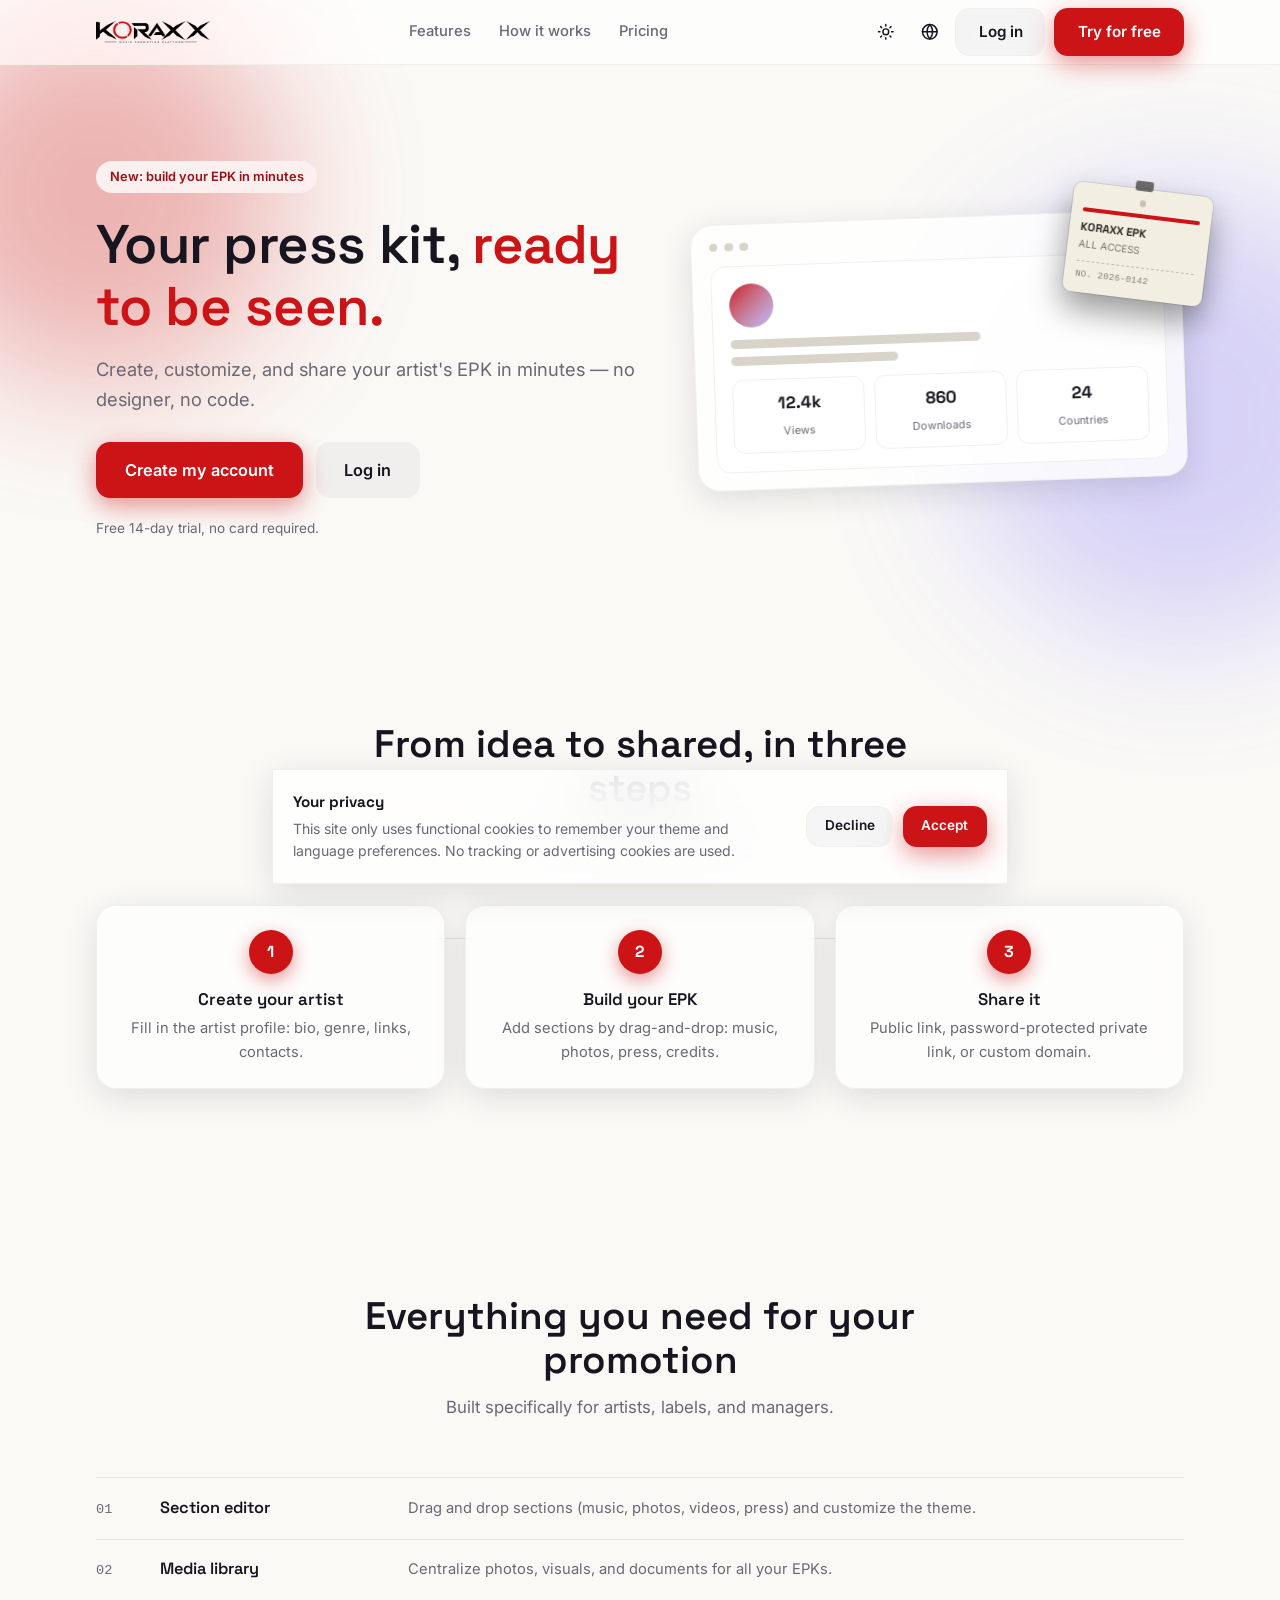
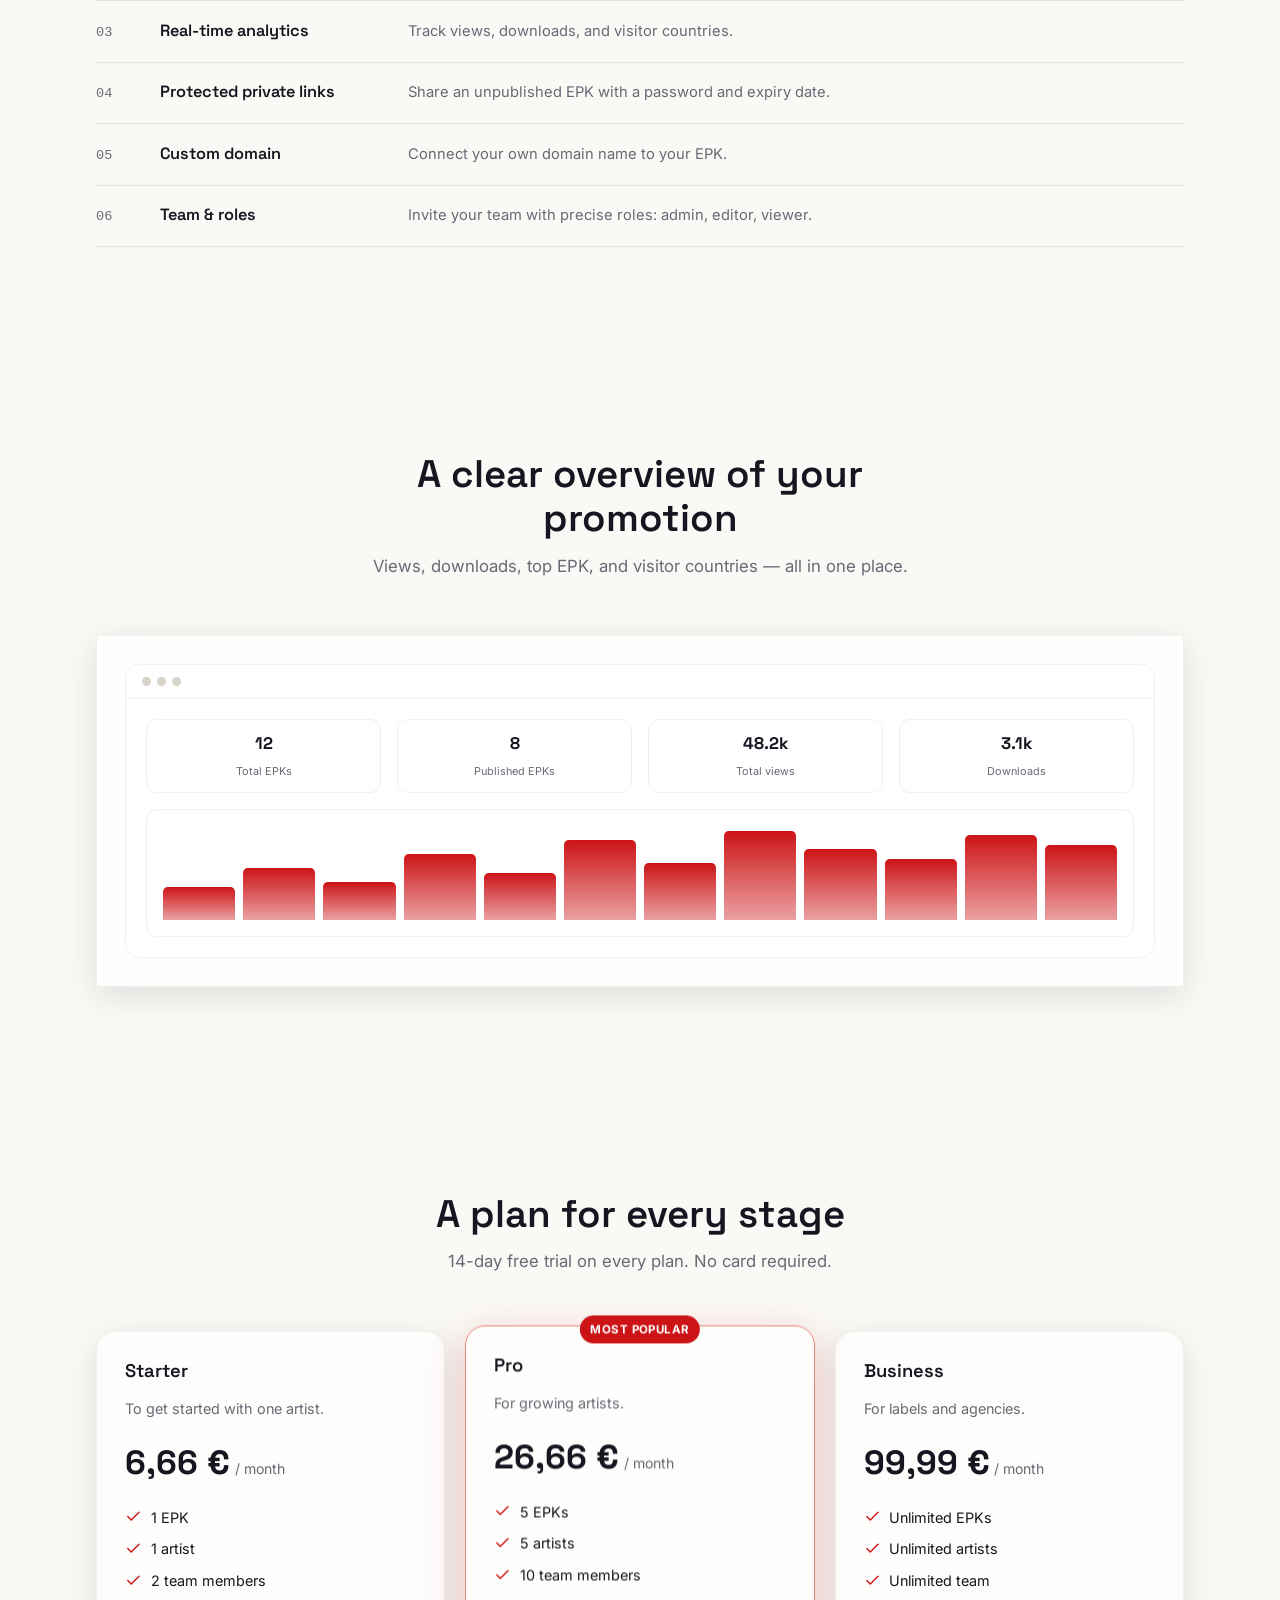
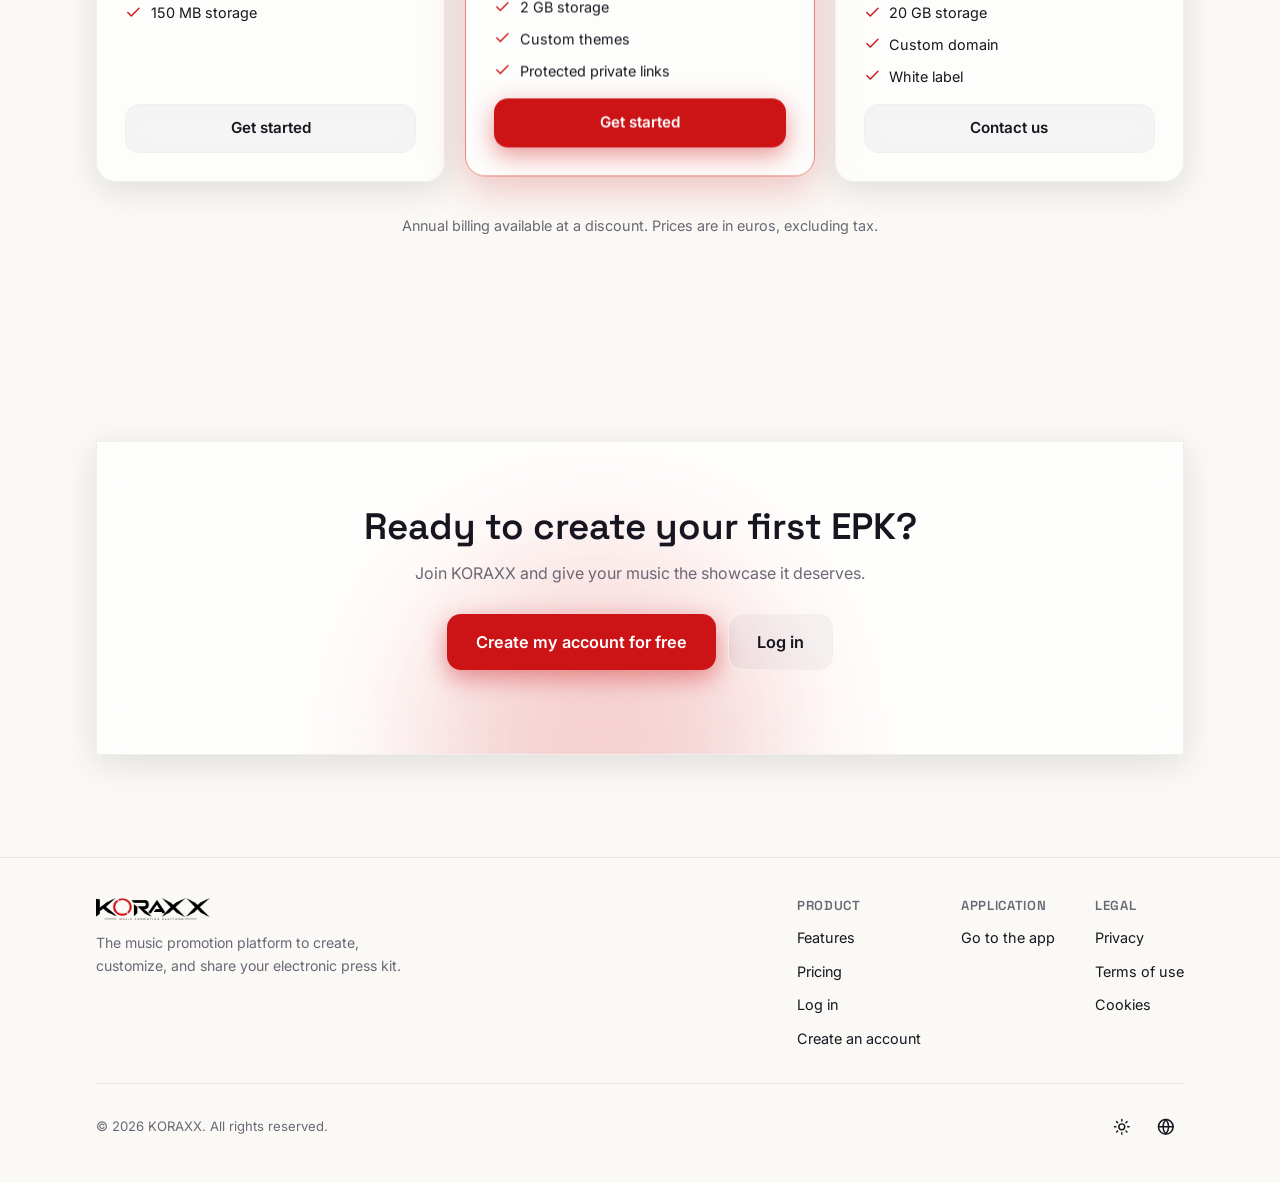
==== index.html @ ba36c37d "Initial mirror of the KORAXX landing page (koraxx.fr apex domain) Standalone static site -- no build" ====
<!doctype html>
<html lang="fr">
<head>
  <meta charset="UTF-8" />
  <meta name="viewport" content="width=device-width, initial-scale=1" />
  <title>KORAXX — Créez et partagez l'EPK de votre artiste</title>
  <meta name="description" content="KORAXX est la plateforme pour créer, personnaliser et partager le dossier de presse électronique (EPK) de votre artiste. Essai gratuit de 14 jours." />
  <link rel="icon" href="assets/brand/mark.png" />
  <link rel="preconnect" href="https://fonts.googleapis.com" />
  <link rel="preconnect" href="https://fonts.gstatic.com" crossorigin />
  <link href="https://fonts.googleapis.com/css2?family=Inter:wght@400;500;600;700&family=Space+Grotesk:wght@500;600;700&display=swap" rel="stylesheet" />
  <link rel="stylesheet" href="assets/css/styles.css" />
  <script>
    (function () {
      try {
        var t = localStorage.getItem('koraxx-landing-theme');
        if (!t) t = window.matchMedia('(prefers-color-scheme: dark)').matches ? 'dark' : 'light';
        if (t === 'dark') document.documentElement.classList.add('dark');
      } catch (e) {}
    })();
  </script>
</head>
<body>
  <a class="visually-hidden" href="#main" data-i18n="skipLink">Aller au contenu principal</a>

  <div class="scroll-progress" data-scroll-progress></div>

  <header class="site-header" data-site-header>
    <div class="container">
      <a href="/" class="brand" aria-label="KORAXX">
        <img class="lockup-light" src="assets/brand/lockup-light.png" alt="KORAXX" />
        <img class="lockup-dark" src="assets/brand/lockup-dark.png" alt="KORAXX" />
      </a>

      <nav class="nav-links" aria-label="Navigation principale">
        <a href="#features" data-i18n="nav.features">Fonctionnalités</a>
        <a href="#how-it-works" data-i18n="nav.howItWorks">Comment ça marche</a>
        <a href="#pricing" data-i18n="nav.pricing">Tarifs</a>
      </nav>

      <div class="header-actions">
        <button type="button" class="icon-btn" data-theme-toggle aria-pressed="false" data-i18n-attr="aria-label:nav.toggleTheme">
          <svg viewBox="0 0 24 24" fill="none" stroke="currentColor" stroke-width="2" stroke-linecap="round" stroke-linejoin="round" aria-hidden="true"><circle cx="12" cy="12" r="4"></circle><path d="M12 2v2M12 20v2M4.93 4.93l1.41 1.41M17.66 17.66l1.41 1.41M2 12h2M20 12h2M4.93 19.07l1.41-1.41M17.66 6.34l1.41-1.41"></path></svg>
        </button>

        <div class="lang-menu">
          <button type="button" class="icon-btn" data-lang-toggle data-i18n-attr="aria-label:nav.toggleLanguage">
            <svg viewBox="0 0 24 24" fill="none" stroke="currentColor" stroke-width="2" stroke-linecap="round" stroke-linejoin="round" aria-hidden="true"><circle cx="12" cy="12" r="10"></circle><path d="M2 12h20M12 2a15 15 0 0 1 0 20 15 15 0 0 1 0-20z"></path></svg>
          </button>
          <div class="lang-menu-panel glass" data-lang-menu-panel role="menu"></div>
        </div>

        <a href="https://app.koraxx.fr/login" class="btn btn-ghost" data-i18n="nav.login">Se connecter</a>
        <a href="https://app.koraxx.fr/register" class="btn btn-primary" data-i18n="nav.signup">Essayer gratuitement</a>

        <button type="button" class="icon-btn menu-toggle" data-mobile-menu-open aria-expanded="false" aria-controls="mobile-menu" data-i18n-attr="aria-label:nav.openMenu">
          <svg viewBox="0 0 24 24" fill="none" stroke="currentColor" stroke-width="2" stroke-linecap="round" stroke-linejoin="round" aria-hidden="true"><path d="M3 6h18M3 12h18M3 18h18"></path></svg>
        </button>
      </div>
    </div>
  </header>

  <div class="mobile-menu" id="mobile-menu" data-mobile-menu>
    <div class="mobile-menu-backdrop" data-mobile-menu-close></div>
    <div class="mobile-menu-panel">
      <div class="mobile-menu-top">
        <a href="/" class="brand" aria-label="KORAXX">
          <img class="lockup-light" src="assets/brand/lockup-light.png" alt="KORAXX" />
          <img class="lockup-dark" src="assets/brand/lockup-dark.png" alt="KORAXX" />
        </a>
        <button type="button" class="icon-btn" data-mobile-menu-close data-i18n-attr="aria-label:nav.closeMenu">
          <svg viewBox="0 0 24 24" fill="none" stroke="currentColor" stroke-width="2" stroke-linecap="round" stroke-linejoin="round" aria-hidden="true"><path d="M18 6 6 18M6 6l12 12"></path></svg>
        </button>
      </div>
      <nav aria-label="Navigation mobile">
        <a href="#features" data-i18n="nav.features">Fonctionnalités</a>
        <a href="#how-it-works" data-i18n="nav.howItWorks">Comment ça marche</a>
        <a href="#pricing" data-i18n="nav.pricing">Tarifs</a>
      </nav>
      <div class="mobile-menu-footer">
        <a href="https://app.koraxx.fr/login" class="btn btn-ghost" data-i18n="nav.login">Se connecter</a>
        <a href="https://app.koraxx.fr/register" class="btn btn-primary" data-i18n="nav.signup">Essayer gratuitement</a>
      </div>
    </div>
  </div>

  <main id="main">
    <!-- Hero -->
    <section class="hero">
      <div class="orb-field"><div class="orb orb-1"></div><div class="orb orb-2"></div></div>
      <div class="container">
        <div class="hero-copy">
          <span class="hero-badge" data-i18n="hero.badge">Nouveau · Créez votre EPK en quelques minutes</span>
          <h1>
            <span data-i18n="hero.titleStart">Votre dossier de presse,</span>
            <span class="accent" data-i18n="hero.titleAccent">prêt à être vu.</span>
          </h1>
          <p class="lead" data-i18n="hero.lead">Créez, personnalisez et partagez l'EPK de votre artiste en quelques minutes — sans designer, sans code.</p>
          <div class="hero-ctas">
            <a href="https://app.koraxx.fr/register" class="btn btn-primary btn-lg" data-i18n="hero.ctaPrimary">Créer mon compte</a>
            <a href="https://app.koraxx.fr/login" class="btn btn-ghost btn-lg" data-i18n="hero.ctaSecondary">Se connecter</a>
          </div>
          <p class="hero-fineprint" data-i18n="hero.fineprint">14 jours d'essai gratuit · Aucune carte requise</p>
        </div>

        <div class="hero-visual">
          <div class="mock-frame glass-strong">
            <div class="mock-topbar">
              <span class="mock-dot"></span><span class="mock-dot"></span><span class="mock-dot"></span>
            </div>
            <div class="mock-card">
              <div class="mock-avatar"></div>
              <div class="mock-line w-60"></div>
              <div class="mock-line w-40"></div>
              <div class="mock-stats">
                <div class="mock-stat"><strong>12.4k</strong><span data-i18n="hero.mockStat1">Vues</span></div>
                <div class="mock-stat"><strong>860</strong><span data-i18n="hero.mockStat2">Téléchargements</span></div>
                <div class="mock-stat"><strong>24</strong><span data-i18n="hero.mockStat3">Pays</span></div>
              </div>
            </div>
          </div>
          <div class="laminate" aria-hidden="true">
            <div class="laminate-hole"></div>
            <div class="laminate-stripe"></div>
            <div class="laminate-label">KORAXX EPK</div>
            <div class="laminate-sub">ALL ACCESS</div>
            <div class="laminate-code">NO. 2026-0142</div>
          </div>
        </div>
      </div>
    </section>

    <!-- How it works -->
    <section id="how-it-works" class="section-pad">
      <div class="container">
        <div class="section-head">
          <h2 data-i18n="steps.title">De l'idée au partage, en trois étapes</h2>
          <p data-i18n="steps.lead">Aucune compétence technique requise.</p>
        </div>
        <div class="steps">
          <div class="step-card glass">
            <span class="step-number">1</span>
            <h3 data-i18n="steps.step1Title">Créez votre artiste</h3>
            <p data-i18n="steps.step1Body">Renseignez le profil de l'artiste : bio, genre, liens, contacts.</p>
          </div>
          <div class="step-card glass">
            <span class="step-number">2</span>
            <h3 data-i18n="steps.step2Title">Construisez votre EPK</h3>
            <p data-i18n="steps.step2Body">Ajoutez des sections par glisser-déposer : musique, photos, presse, crédits.</p>
          </div>
          <div class="step-card glass">
            <span class="step-number">3</span>
            <h3 data-i18n="steps.step3Title">Partagez-le</h3>
            <p data-i18n="steps.step3Body">Lien public, lien privé protégé par mot de passe, ou domaine personnalisé.</p>
          </div>
        </div>
      </div>
    </section>

    <!-- Features -->
    <section id="features" class="section-pad">
      <div class="container">
        <div class="section-head">
          <h2 data-i18n="features.title">Tout ce qu'il faut pour votre promotion</h2>
          <p data-i18n="features.lead">Conçu spécifiquement pour les artistes, labels et managers.</p>
        </div>
        <div class="tracklist">
          <div class="track-row">
            <span class="track-number">01</span>
            <h3 class="track-title" data-i18n="features.f1Title">Éditeur de sections</h3>
            <p class="track-body" data-i18n="features.f1Body">Glissez-déposez des sections (musique, photos, vidéos, presse) et personnalisez le thème.</p>
          </div>
          <div class="track-row">
            <span class="track-number">02</span>
            <h3 class="track-title" data-i18n="features.f2Title">Bibliothèque média</h3>
            <p class="track-body" data-i18n="features.f2Body">Centralisez photos, visuels et documents pour tous vos EPK.</p>
          </div>
          <div class="track-row">
            <span class="track-number">03</span>
            <h3 class="track-title" data-i18n="features.f3Title">Statistiques en temps réel</h3>
            <p class="track-body" data-i18n="features.f3Body">Suivez les vues, téléchargements et pays de vos visiteurs.</p>
          </div>
          <div class="track-row">
            <span class="track-number">04</span>
            <h3 class="track-title" data-i18n="features.f4Title">Liens privés protégés</h3>
            <p class="track-body" data-i18n="features.f4Body">Partagez un EPK non publié avec un mot de passe et une date d'expiration.</p>
          </div>
          <div class="track-row">
            <span class="track-number">05</span>
            <h3 class="track-title" data-i18n="features.f5Title">Domaine personnalisé</h3>
            <p class="track-body" data-i18n="features.f5Body">Connectez votre propre nom de domaine à votre EPK.</p>
          </div>
          <div class="track-row">
            <span class="track-number">06</span>
            <h3 class="track-title" data-i18n="features.f6Title">Équipe & rôles</h3>
            <p class="track-body" data-i18n="features.f6Body">Invitez votre équipe avec des rôles précis : admin, éditeur, lecteur.</p>
          </div>
        </div>
      </div>
    </section>

    <!-- Showcase -->
    <section class="section-pad">
      <div class="container">
        <div class="section-head">
          <h2 data-i18n="showcase.title">Une vue d'ensemble claire de votre promotion</h2>
          <p data-i18n="showcase.lead">Vues, téléchargements, top EPK et pays d'origine — tout au même endroit.</p>
        </div>
        <div class="showcase-panel glass-strong">
          <div class="showcase-mock">
            <div class="mock-topbar">
              <span class="mock-dot"></span><span class="mock-dot"></span><span class="mock-dot"></span>
            </div>
            <div class="showcase-body">
              <div class="mock-stat"><strong>12</strong><span data-i18n="showcase.statTotal">EPK au total</span></div>
              <div class="mock-stat"><strong>8</strong><span data-i18n="showcase.statPublished">EPK publiés</span></div>
              <div class="mock-stat"><strong>48.2k</strong><span data-i18n="showcase.statViews">Vues totales</span></div>
              <div class="mock-stat"><strong>3.1k</strong><span data-i18n="showcase.statDownloads">Téléchargements</span></div>
              <div class="showcase-chart" aria-hidden="true">
                <span style="height: 35%;"></span><span style="height: 55%;"></span><span style="height: 40%;"></span>
                <span style="height: 70%;"></span><span style="height: 50%;"></span><span style="height: 85%;"></span>
                <span style="height: 60%;"></span><span style="height: 95%;"></span><span style="height: 75%;"></span>
                <span style="height: 65%;"></span><span style="height: 90%;"></span><span style="height: 80%;"></span>
              </div>
            </div>
          </div>
        </div>
      </div>
    </section>

    <!-- Pricing -->
    <section id="pricing" class="section-pad">
      <div class="container">
        <div class="section-head">
          <h2 data-i18n="pricing.title">Un plan pour chaque étape</h2>
          <p data-i18n="pricing.lead">14 jours d'essai gratuit sur tous les plans. Aucune carte requise.</p>
        </div>
        <div class="pricing-grid">
          <div class="price-card glass">
            <h3 data-i18n="pricing.starterName">Starter</h3>
            <p style="color: var(--muted-foreground); font-size: 0.9rem;" data-i18n="pricing.starterDesc">Pour démarrer avec un artiste.</p>
            <div class="price-amount"><strong>6,66&nbsp;€</strong><span data-i18n="pricing.perMonth">/ mois</span></div>
            <ul class="price-features">
              <li><svg viewBox="0 0 24 24" fill="none" stroke="currentColor" stroke-width="2" stroke-linecap="round" stroke-linejoin="round" aria-hidden="true"><path d="M20 6 9 17l-5-5"></path></svg><span data-i18n="pricing.starterF1">1 EPK</span></li>
              <li><svg viewBox="0 0 24 24" fill="none" stroke="currentColor" stroke-width="2" stroke-linecap="round" stroke-linejoin="round" aria-hidden="true"><path d="M20 6 9 17l-5-5"></path></svg><span data-i18n="pricing.starterF2">1 artiste</span></li>
              <li><svg viewBox="0 0 24 24" fill="none" stroke="currentColor" stroke-width="2" stroke-linecap="round" stroke-linejoin="round" aria-hidden="true"><path d="M20 6 9 17l-5-5"></path></svg><span data-i18n="pricing.starterF3">2 membres d'équipe</span></li>
              <li><svg viewBox="0 0 24 24" fill="none" stroke="currentColor" stroke-width="2" stroke-linecap="round" stroke-linejoin="round" aria-hidden="true"><path d="M20 6 9 17l-5-5"></path></svg><span data-i18n="pricing.starterF4">150 Mo de stockage</span></li>
            </ul>
            <a href="https://app.koraxx.fr/register" class="btn btn-ghost" data-i18n="pricing.ctaStarter">Commencer</a>
          </div>

          <div class="price-card glass featured">
            <span class="price-badge" data-i18n="pricing.popular">Le plus populaire</span>
            <h3 data-i18n="pricing.proName">Pro</h3>
            <p style="color: var(--muted-foreground); font-size: 0.9rem;" data-i18n="pricing.proDesc">Pour les artistes en pleine croissance.</p>
            <div class="price-amount"><strong>26,66&nbsp;€</strong><span data-i18n="pricing.perMonth">/ mois</span></div>
            <ul class="price-features">
              <li><svg viewBox="0 0 24 24" fill="none" stroke="currentColor" stroke-width="2" stroke-linecap="round" stroke-linejoin="round" aria-hidden="true"><path d="M20 6 9 17l-5-5"></path></svg><span data-i18n="pricing.proF1">5 EPK</span></li>
              <li><svg viewBox="0 0 24 24" fill="none" stroke="currentColor" stroke-width="2" stroke-linecap="round" stroke-linejoin="round" aria-hidden="true"><path d="M20 6 9 17l-5-5"></path></svg><span data-i18n="pricing.proF2">5 artistes</span></li>
              <li><svg viewBox="0 0 24 24" fill="none" stroke="currentColor" stroke-width="2" stroke-linecap="round" stroke-linejoin="round" aria-hidden="true"><path d="M20 6 9 17l-5-5"></path></svg><span data-i18n="pricing.proF3">10 membres d'équipe</span></li>
              <li><svg viewBox="0 0 24 24" fill="none" stroke="currentColor" stroke-width="2" stroke-linecap="round" stroke-linejoin="round" aria-hidden="true"><path d="M20 6 9 17l-5-5"></path></svg><span data-i18n="pricing.proF4">2 Go de stockage</span></li>
              <li><svg viewBox="0 0 24 24" fill="none" stroke="currentColor" stroke-width="2" stroke-linecap="round" stroke-linejoin="round" aria-hidden="true"><path d="M20 6 9 17l-5-5"></path></svg><span data-i18n="pricing.proF5">Thèmes personnalisés</span></li>
              <li><svg viewBox="0 0 24 24" fill="none" stroke="currentColor" stroke-width="2" stroke-linecap="round" stroke-linejoin="round" aria-hidden="true"><path d="M20 6 9 17l-5-5"></path></svg><span data-i18n="pricing.proF6">Liens privés protégés</span></li>
            </ul>
            <a href="https://app.koraxx.fr/register" class="btn btn-primary" data-i18n="pricing.ctaPro">Commencer</a>
          </div>

          <div class="price-card glass">
            <h3 data-i18n="pricing.businessName">Business</h3>
            <p style="color: var(--muted-foreground); font-size: 0.9rem;" data-i18n="pricing.businessDesc">Pour les labels et agences.</p>
            <div class="price-amount"><strong>99,99&nbsp;€</strong><span data-i18n="pricing.perMonth">/ mois</span></div>
            <ul class="price-features">
              <li><svg viewBox="0 0 24 24" fill="none" stroke="currentColor" stroke-width="2" stroke-linecap="round" stroke-linejoin="round" aria-hidden="true"><path d="M20 6 9 17l-5-5"></path></svg><span data-i18n="pricing.businessF1">EPK illimités</span></li>
              <li><svg viewBox="0 0 24 24" fill="none" stroke="currentColor" stroke-width="2" stroke-linecap="round" stroke-linejoin="round" aria-hidden="true"><path d="M20 6 9 17l-5-5"></path></svg><span data-i18n="pricing.businessF2">Artistes illimités</span></li>
              <li><svg viewBox="0 0 24 24" fill="none" stroke="currentColor" stroke-width="2" stroke-linecap="round" stroke-linejoin="round" aria-hidden="true"><path d="M20 6 9 17l-5-5"></path></svg><span data-i18n="pricing.businessF3">Équipe illimitée</span></li>
              <li><svg viewBox="0 0 24 24" fill="none" stroke="currentColor" stroke-width="2" stroke-linecap="round" stroke-linejoin="round" aria-hidden="true"><path d="M20 6 9 17l-5-5"></path></svg><span data-i18n="pricing.businessF4">20 Go de stockage</span></li>
              <li><svg viewBox="0 0 24 24" fill="none" stroke="currentColor" stroke-width="2" stroke-linecap="round" stroke-linejoin="round" aria-hidden="true"><path d="M20 6 9 17l-5-5"></path></svg><span data-i18n="pricing.businessF5">Domaine personnalisé</span></li>
              <li><svg viewBox="0 0 24 24" fill="none" stroke="currentColor" stroke-width="2" stroke-linecap="round" stroke-linejoin="round" aria-hidden="true"><path d="M20 6 9 17l-5-5"></path></svg><span data-i18n="pricing.businessF6">Marque blanche</span></li>
            </ul>
            <a href="https://app.koraxx.fr/register" class="btn btn-ghost" data-i18n="pricing.ctaBusiness">Nous contacter</a>
          </div>
        </div>
        <p class="pricing-note" data-i18n="pricing.note">Facturation annuelle disponible avec une remise. Les prix sont en euros, hors taxes.</p>
      </div>
    </section>

    <!-- Final CTA -->
    <section class="section-pad">
      <div class="container">
        <div class="final-cta glass-strong">
          <div class="orb-field"><div class="orb orb-3"></div></div>
          <h2 data-i18n="cta.title">Prêt à créer votre premier EPK ?</h2>
          <p data-i18n="cta.lead">Rejoignez KORAXX et donnez à votre musique la vitrine qu'elle mérite.</p>
          <div class="hero-ctas">
            <a href="https://app.koraxx.fr/register" class="btn btn-primary btn-lg" data-i18n="cta.primary">Créer mon compte gratuitement</a>
            <a href="https://app.koraxx.fr/login" class="btn btn-ghost btn-lg" data-i18n="cta.secondary">Se connecter</a>
          </div>
        </div>
      </div>
    </section>
  </main>

  <footer class="site-footer">
    <div class="container">
      <div class="footer-top">
        <div class="footer-brand">
          <a href="/" class="brand" aria-label="KORAXX">
            <img class="lockup-light" src="assets/brand/lockup-light.png" alt="KORAXX" />
            <img class="lockup-dark" src="assets/brand/lockup-dark.png" alt="KORAXX" />
          </a>
          <p data-i18n="footer.tagline">La plateforme de promotion musicale pour créer, personnaliser et partager votre dossier de presse électronique.</p>
        </div>
        <div class="footer-links">
          <div class="footer-col">
            <h4 data-i18n="footer.product">Produit</h4>
            <ul>
              <li><a href="#features" data-i18n="footer.linkFeatures">Fonctionnalités</a></li>
              <li><a href="#pricing" data-i18n="footer.linkPricing">Tarifs</a></li>
              <li><a href="https://app.koraxx.fr/login" data-i18n="footer.linkLogin">Se connecter</a></li>
              <li><a href="https://app.koraxx.fr/register" data-i18n="footer.linkSignup">Créer un compte</a></li>
            </ul>
          </div>
          <div class="footer-col">
            <h4 data-i18n="footer.company">Application</h4>
            <ul>
              <li><a href="https://app.koraxx.fr" data-i18n="footer.linkApp">Accéder à l'application</a></li>
            </ul>
          </div>
          <div class="footer-col">
            <h4 data-i18n="footer.legal">Légal</h4>
            <ul>
              <li><a href="#" data-i18n="footer.linkPrivacy">Confidentialité</a></li>
              <li><a href="#" data-i18n="footer.linkTerms">Conditions d'utilisation</a></li>
              <li><a href="#" data-i18n="footer.linkCookies">Cookies</a></li>
            </ul>
          </div>
        </div>
      </div>
      <div class="footer-bottom">
        <span data-i18n="footer.copyright">© 2026 KORAXX. Tous droits réservés.</span>
        <div class="footer-controls">
          <button type="button" class="icon-btn" data-theme-toggle aria-pressed="false" data-i18n-attr="aria-label:nav.toggleTheme">
            <svg viewBox="0 0 24 24" fill="none" stroke="currentColor" stroke-width="2" stroke-linecap="round" stroke-linejoin="round" aria-hidden="true"><circle cx="12" cy="12" r="4"></circle><path d="M12 2v2M12 20v2M4.93 4.93l1.41 1.41M17.66 17.66l1.41 1.41M2 12h2M20 12h2M4.93 19.07l1.41-1.41M17.66 6.34l1.41-1.41"></path></svg>
          </button>
          <div class="lang-menu">
            <button type="button" class="icon-btn" data-lang-toggle data-i18n-attr="aria-label:nav.toggleLanguage">
              <svg viewBox="0 0 24 24" fill="none" stroke="currentColor" stroke-width="2" stroke-linecap="round" stroke-linejoin="round" aria-hidden="true"><circle cx="12" cy="12" r="10"></circle><path d="M2 12h20M12 2a15 15 0 0 1 0 20 15 15 0 0 1 0-20z"></path></svg>
            </button>
            <div class="lang-menu-panel glass" data-lang-menu-panel role="menu"></div>
          </div>
        </div>
      </div>
    </div>
  </footer>

  <button type="button" class="scroll-top-btn" data-scroll-top aria-label="Haut de page">
    <svg viewBox="0 0 24 24" fill="none" stroke="currentColor" stroke-width="2" stroke-linecap="round" stroke-linejoin="round" aria-hidden="true"><path d="M12 19V5M5 12l7-7 7 7"></path></svg>
  </button>

  <div class="cookie-banner" data-cookie-banner>
    <div class="cookie-banner-card glass-strong">
      <div class="cookie-banner-text">
        <strong data-i18n="cookie.title">Votre vie privée</strong>
        <span data-i18n="cookie.body">Ce site utilise uniquement des cookies fonctionnels pour mémoriser vos préférences de thème et de langue. Aucun cookie de suivi ou publicitaire n'est utilisé.</span>
      </div>
      <div class="cookie-banner-actions">
        <button type="button" class="btn btn-ghost" data-cookie-decline data-i18n="cookie.decline">Refuser</button>
        <button type="button" class="btn btn-primary" data-cookie-accept data-i18n="cookie.accept">Accepter</button>
      </div>
    </div>
  </div>

  <script src="assets/js/i18n-data.js"></script>
  <script src="assets/js/app.js" defer></script>
</body>
</html>
---- assets/css/styles.css ----
/* ==========================================================================
   KORAXX landing page — standalone static site (koraxx.fr apex domain).
   Design tokens mirror frontend/src/styles/globals.css exactly so this page
   reads as the same product, without importing the app's build tooling.
   ========================================================================== */

:root {
  --background: #faf9f6;
  --foreground: #17151f;
  --card: #ffffff;
  --card-foreground: #17151f;
  --primary: #cc1417;
  --primary-foreground: #ffffff;
  --secondary: #f1efea;
  --secondary-foreground: #17151f;
  --muted: #f1efea;
  --muted-foreground: #6b6875;
  --accent: #fbefef;
  --accent-foreground: #9e0f12;
  --border: #e7e4dd;
  --border-strong: #d8d4ca;
  --ring: #cc1417;
  --radius: 0.625rem;

  --glass-bg: color-mix(in oklab, white 65%, transparent);
  --glass-bg-strong: color-mix(in oklab, white 80%, transparent);
  --glass-border: color-mix(in oklab, white 40%, var(--border));
  --glass-shadow: 0 8px 32px color-mix(in oklab, var(--foreground) 12%, transparent);
  --orb-primary: color-mix(in oklab, var(--primary) 55%, transparent);
  --orb-secondary: color-mix(in oklab, #6d5ef9 45%, transparent);

  --font-sans: 'Inter', ui-sans-serif, system-ui, sans-serif;
  --font-heading: 'Space Grotesk', var(--font-sans);
  --font-mono: 'JetBrains Mono', ui-monospace, monospace;
  --tape: #f2eee2;
  --tape-ink: #2a2620;

  color-scheme: light;
}

html.dark {
  --background: #0e0d13;
  --foreground: #f4f3f8;
  --card: #17151f;
  --card-foreground: #f4f3f8;
  --primary: #ee3a3d;
  --primary-foreground: #0e0d13;
  --secondary: #1f1c29;
  --secondary-foreground: #f4f3f8;
  --muted: #1f1c29;
  --muted-foreground: #9b96a8;
  --accent: #4a1c1d;
  --accent-foreground: #f1b1b2;
  --border: color-mix(in oklab, white 10%, transparent);
  --border-strong: color-mix(in oklab, white 18%, transparent);
  --ring: #ee3a3d;

  --glass-bg: color-mix(in oklab, var(--card) 55%, transparent);
  --glass-bg-strong: color-mix(in oklab, var(--card) 72%, transparent);
  --glass-border: color-mix(in oklab, white 14%, transparent);
  --glass-shadow: 0 8px 40px color-mix(in oklab, black 55%, transparent);
  --orb-primary: color-mix(in oklab, var(--primary) 65%, transparent);
  --orb-secondary: color-mix(in oklab, #8b7bff 55%, transparent);

  color-scheme: dark;
}

/* -------------------------------------------------------------------------
   Reset
   ------------------------------------------------------------------------- */

*,
*::before,
*::after {
  box-sizing: border-box;
}

html {
  scroll-behavior: smooth;
}

@media (prefers-reduced-motion: reduce) {
  html {
    scroll-behavior: auto;
  }
  *,
  *::before,
  *::after {
    animation-duration: 0.01ms !important;
    animation-iteration-count: 1 !important;
    transition-duration: 0.01ms !important;
    scroll-behavior: auto !important;
  }
}

body {
  margin: 0;
  overflow-x: hidden;
  background: var(--background);
  color: var(--foreground);
  font-family: var(--font-sans);
  font-size: 1rem;
  line-height: 1.6;
  -webkit-font-smoothing: antialiased;
  transition: background-color 0.25s ease, color 0.25s ease;
}

h1, h2, h3, h4 {
  font-family: var(--font-heading);
  font-weight: 600;
  line-height: 1.15;
  margin: 0;
}

p {
  margin: 0;
}

img {
  max-width: 100%;
  display: block;
}

a {
  color: inherit;
}

button {
  font: inherit;
  color: inherit;
}

ul {
  margin: 0;
  padding: 0;
  list-style: none;
}

.visually-hidden {
  position: absolute;
  width: 1px;
  height: 1px;
  padding: 0;
  margin: -1px;
  overflow: hidden;
  clip: rect(0, 0, 0, 0);
  white-space: nowrap;
  border: 0;
}

/* -------------------------------------------------------------------------
   Layout helpers
   ------------------------------------------------------------------------- */

.container {
  width: 100%;
  max-width: 72rem;
  margin-inline: auto;
  padding-inline: 1.25rem;
}

@media (min-width: 640px) {
  .container {
    padding-inline: 2rem;
  }
}

section {
  position: relative;
}

.section-pad {
  padding-block: clamp(3.5rem, 8vw, 6.5rem);
}

.section-head {
  max-width: 40rem;
  margin-inline: auto;
  text-align: center;
  margin-block-end: clamp(2rem, 5vw, 3.5rem);
}

.section-head h2 {
  font-size: clamp(1.6rem, 3.2vw, 2.4rem);
  margin-block-end: 0.75rem;
}

.section-head p {
  color: var(--muted-foreground);
  font-size: 1.05rem;
}

/* -------------------------------------------------------------------------
   Glassmorphism primitives
   ------------------------------------------------------------------------- */

.glass {
  background: var(--glass-bg);
  border: 1px solid var(--glass-border);
  border-radius: 1.25rem;
  backdrop-filter: blur(20px) saturate(140%);
  -webkit-backdrop-filter: blur(20px) saturate(140%);
  box-shadow: var(--glass-shadow);
}

.glass-strong {
  background: var(--glass-bg-strong);
  border: 1px solid var(--glass-border);
  backdrop-filter: blur(28px) saturate(150%);
  -webkit-backdrop-filter: blur(28px) saturate(150%);
  box-shadow: var(--glass-shadow);
}

.orb-field {
  position: absolute;
  inset: 0;
  overflow: hidden;
  z-index: 0;
  pointer-events: none;
}

/* The hero's orb-field is page-level ambient glow, not decoration
   contained inside a card -- it must be allowed to fade into the
   section below instead of being hard-clipped at the hero's own box
   (that clip, not .hero's own overflow, was the actual cause of the
   visible seam under the hero). .final-cta's orb-field stays clipped
   since that one is meant to stay inside its rounded glass panel. */
.hero .orb-field {
  overflow: visible;
}

.orb {
  position: absolute;
  border-radius: 50%;
  filter: blur(70px);
  opacity: 0.55;
}

.orb-1 {
  inset-inline-start: -6rem;
  top: -4rem;
  width: 24rem;
  height: 24rem;
  background: var(--orb-primary);
}

.orb-2 {
  inset-inline-end: -8rem;
  top: 8rem;
  width: 28rem;
  height: 28rem;
  background: var(--orb-secondary);
}

.orb-3 {
  inset-inline-start: 30%;
  bottom: -10rem;
  width: 22rem;
  height: 22rem;
  background: var(--orb-primary);
  opacity: 0.35;
}

/* -------------------------------------------------------------------------
   Buttons
   ------------------------------------------------------------------------- */

.btn {
  display: inline-flex;
  align-items: center;
  justify-content: center;
  gap: 0.5rem;
  padding: 0.7rem 1.4rem;
  border-radius: calc(var(--radius) * 1.4);
  font-weight: 600;
  font-size: 0.95rem;
  border: 1px solid transparent;
  cursor: pointer;
  transition: transform 0.15s ease, box-shadow 0.15s ease, background-color 0.15s ease, border-color 0.15s ease;
  text-decoration: none;
  white-space: nowrap;
}

.btn:active {
  transform: translateY(1px);
}

.btn-primary {
  background: var(--primary);
  color: var(--primary-foreground);
  box-shadow: 0 8px 24px color-mix(in oklab, var(--primary) 45%, transparent);
}

.btn-primary:hover {
  box-shadow: 0 10px 30px color-mix(in oklab, var(--primary) 55%, transparent);
  transform: translateY(-1px);
}

.btn-ghost {
  background: color-mix(in oklab, var(--foreground) 4%, transparent);
  border-color: var(--glass-border);
  color: var(--foreground);
  backdrop-filter: blur(12px);
  -webkit-backdrop-filter: blur(12px);
}

.btn-ghost:hover {
  background: color-mix(in oklab, var(--foreground) 8%, transparent);
}

.btn-lg {
  padding: 0.85rem 1.75rem;
  font-size: 1.02rem;
}

/* -------------------------------------------------------------------------
   Header
   ------------------------------------------------------------------------- */

.site-header {
  position: sticky;
  top: 0;
  z-index: 40;
  background: var(--glass-bg);
  border-block-end: 1px solid var(--glass-border);
  backdrop-filter: blur(18px) saturate(140%);
  -webkit-backdrop-filter: blur(18px) saturate(140%);
  transition: background-color 0.25s ease, border-color 0.25s ease;
}

.site-header .container {
  display: flex;
  align-items: center;
  justify-content: space-between;
  gap: 1rem;
  block-size: 4rem;
}

.brand {
  display: flex;
  align-items: center;
}

.brand img {
  height: 1.4rem;
  width: auto;
}

.brand .lockup-dark { display: none; }
html.dark .brand .lockup-dark { display: block; }
html.dark .brand .lockup-light { display: none; }

.nav-links {
  display: none;
  align-items: center;
  gap: 1.75rem;
}

.nav-links a {
  font-size: 0.92rem;
  font-weight: 500;
  color: var(--muted-foreground);
  text-decoration: none;
  transition: color 0.15s ease;
}

.nav-links a:hover {
  color: var(--foreground);
}

@media (min-width: 900px) {
  .nav-links {
    display: flex;
  }
}

.header-actions {
  display: flex;
  align-items: center;
  gap: 0.5rem;
}

.icon-btn {
  display: inline-flex;
  align-items: center;
  justify-content: center;
  width: 2.25rem;
  height: 2.25rem;
  border-radius: 999px;
  border: 1px solid transparent;
  background: transparent;
  color: var(--foreground);
  cursor: pointer;
  transition: background-color 0.15s ease;
}

.icon-btn:hover {
  background: color-mix(in oklab, var(--foreground) 8%, transparent);
}

.icon-btn svg {
  width: 1.1rem;
  height: 1.1rem;
}

.header-actions .btn {
  display: none;
}

@media (min-width: 640px) {
  .header-actions .btn {
    display: inline-flex;
  }
}

.menu-toggle {
  display: inline-flex;
}

@media (min-width: 900px) {
  .menu-toggle {
    display: none;
  }
}

/* Scroll progress bar */
.scroll-progress {
  position: fixed;
  inset-inline: 0;
  top: 0;
  height: 3px;
  z-index: 50;
  background: linear-gradient(90deg, var(--primary), var(--orb-secondary));
  transform-origin: 0 0;
  transform: scaleX(0);
  pointer-events: none;
}
[dir="rtl"] .scroll-progress {
  transform-origin: 100% 0;
}

/* -------------------------------------------------------------------------
   Mobile menu
   ------------------------------------------------------------------------- */

.mobile-menu {
  position: fixed;
  inset: 0;
  z-index: 60;
  display: none;
}

.mobile-menu.is-open {
  display: block;
}

.mobile-menu-backdrop {
  position: absolute;
  inset: 0;
  background: color-mix(in oklab, black 55%, transparent);
}

.mobile-menu-panel {
  position: absolute;
  inset-block: 0;
  inset-inline-end: 0;
  width: min(20rem, 86vw);
  background: var(--glass-bg-strong);
  border-inline-start: 1px solid var(--glass-border);
  backdrop-filter: blur(24px) saturate(150%);
  -webkit-backdrop-filter: blur(24px) saturate(150%);
  padding: 1.25rem;
  display: flex;
  flex-direction: column;
  gap: 1.5rem;
  animation: slide-in 0.25s ease;
}

[dir="rtl"] .mobile-menu-panel {
  inset-inline-start: 0;
  inset-inline-end: auto;
  border-inline-start: none;
  border-inline-end: 1px solid var(--glass-border);
}

@keyframes slide-in {
  from { transform: translateX(100%); }
  to { transform: translateX(0); }
}
[dir="rtl"] .mobile-menu-panel {
  animation-name: slide-in-rtl;
}
@keyframes slide-in-rtl {
  from { transform: translateX(-100%); }
  to { transform: translateX(0); }
}

.mobile-menu-top {
  display: flex;
  align-items: center;
  justify-content: space-between;
}

.mobile-menu nav {
  display: flex;
  flex-direction: column;
  gap: 0.25rem;
}

.mobile-menu nav a {
  padding: 0.75rem 0.5rem;
  border-radius: 0.6rem;
  font-weight: 500;
  text-decoration: none;
  color: var(--foreground);
}

.mobile-menu nav a:hover {
  background: color-mix(in oklab, var(--foreground) 6%, transparent);
}

.mobile-menu-footer {
  margin-block-start: auto;
  display: flex;
  flex-direction: column;
  gap: 0.75rem;
}

/* -------------------------------------------------------------------------
   Hero
   ------------------------------------------------------------------------- */

.hero {
  padding-block-start: clamp(3.5rem, 9vw, 6rem);
  padding-block-end: clamp(3rem, 8vw, 5rem);
}

.hero .container {
  position: relative;
  z-index: 1;
  display: grid;
  gap: clamp(2rem, 5vw, 3.5rem);
  align-items: center;
}

@media (min-width: 960px) {
  .hero .container {
    grid-template-columns: 1.05fr 0.95fr;
  }
}

.hero-copy {
  text-align: center;
}

@media (min-width: 960px) {
  .hero-copy {
    text-align: start;
  }
}

.hero-badge {
  display: inline-flex;
  align-items: center;
  gap: 0.4rem;
  padding: 0.35rem 0.85rem;
  border-radius: 999px;
  font-size: 0.8rem;
  font-weight: 600;
  color: var(--accent-foreground);
  background: var(--accent);
  margin-block-end: 1.25rem;
}

.hero h1 {
  font-size: clamp(2.1rem, 5.2vw, 3.4rem);
  letter-spacing: -0.01em;
  margin-block-end: 1.1rem;
}

.hero h1 .accent {
  color: var(--primary);
}

.hero p.lead {
  font-size: clamp(1rem, 1.6vw, 1.15rem);
  color: var(--muted-foreground);
  max-width: 34rem;
  margin-inline: auto;
  margin-block-end: 1.75rem;
}

@media (min-width: 960px) {
  .hero p.lead {
    margin-inline: 0;
  }
}

.hero-ctas {
  display: flex;
  flex-wrap: wrap;
  gap: 0.75rem;
  justify-content: center;
  margin-block-end: 1.25rem;
}

@media (min-width: 960px) {
  .hero .hero-ctas {
    justify-content: flex-start;
  }
}

.hero-fineprint {
  font-size: 0.85rem;
  color: var(--muted-foreground);
}

/* Hero mockup */
.hero-visual {
  position: relative;
}

.mock-frame {
  position: relative;
  border-radius: 1.4rem;
  padding: 1.1rem;
  transform: rotate(-2deg);
}

.mock-topbar {
  display: flex;
  align-items: center;
  gap: 0.4rem;
  margin-block-end: 0.9rem;
}

.mock-dot {
  width: 0.55rem;
  height: 0.55rem;
  border-radius: 50%;
  background: var(--border-strong);
}

.mock-card {
  background: color-mix(in oklab, var(--card) 82%, transparent);
  border: 1px solid var(--glass-border);
  border-radius: 0.9rem;
  padding: 1.1rem;
}

.mock-avatar {
  width: 2.75rem;
  height: 2.75rem;
  border-radius: 999px;
  background: linear-gradient(135deg, var(--primary), var(--orb-secondary));
  margin-block-end: 0.75rem;
}

.mock-line {
  height: 0.55rem;
  border-radius: 999px;
  background: var(--border-strong);
  margin-block-end: 0.5rem;
}

.mock-line.w-60 { width: 60%; }
.mock-line.w-40 { width: 40%; }
.mock-line.w-80 { width: 80%; }

.mock-pill {
  display: inline-flex;
  align-items: center;
  gap: 0.35rem;
  padding: 0.3rem 0.7rem;
  border-radius: 999px;
  font-size: 0.72rem;
  font-weight: 600;
  background: var(--accent);
  color: var(--accent-foreground);
  margin-block-end: 0.9rem;
}

.mock-stats {
  display: grid;
  grid-template-columns: repeat(3, 1fr);
  gap: 0.6rem;
  margin-block-start: 0.9rem;
}

.mock-stat {
  background: color-mix(in oklab, var(--card) 70%, transparent);
  border: 1px solid var(--glass-border);
  border-radius: 0.7rem;
  padding: 0.6rem;
  text-align: center;
}

.mock-stat strong {
  display: block;
  font-family: var(--font-heading);
  font-size: 1.05rem;
}

.mock-stat span {
  font-size: 0.68rem;
  color: var(--muted-foreground);
}

/* Backstage laminate -- the one deliberately bold, subject-specific motif
   in the hero. Styled like a physical all-access pass, not a generic UI
   pill, so it stays visually the same paper tone in both themes. */
.laminate {
  position: absolute;
  top: -1.75rem;
  inset-inline-end: -1.5rem;
  width: 8.75rem;
  padding: 0.7rem 0.7rem 0.65rem;
  background: var(--tape);
  color: var(--tape-ink);
  border-radius: 0.55rem;
  box-shadow: 0 16px 32px color-mix(in oklab, black 40%, transparent), 0 0 0 1px color-mix(in oklab, black 10%, transparent);
  transform: rotate(7deg);
  z-index: 2;
}

.laminate::before {
  content: '';
  position: absolute;
  top: -0.5rem;
  left: 50%;
  transform: translateX(-50%);
  width: 1.15rem;
  height: 0.65rem;
  border-radius: 0.15rem;
  background: color-mix(in oklab, var(--tape-ink) 65%, transparent);
}

.laminate-hole {
  width: 0.4rem;
  height: 0.4rem;
  border-radius: 50%;
  background: color-mix(in oklab, var(--tape-ink) 22%, transparent);
  margin-inline: auto;
  margin-block-end: 0.45rem;
}

.laminate-stripe {
  height: 0.28rem;
  border-radius: 999px;
  background: var(--primary);
  margin-block-end: 0.5rem;
}

.laminate-label {
  font-family: var(--font-heading);
  font-weight: 700;
  font-size: 0.7rem;
  line-height: 1.25;
}

.laminate-sub {
  font-size: 0.62rem;
  color: color-mix(in oklab, var(--tape-ink) 62%, transparent);
  margin-block-start: 0.15rem;
}

.laminate-code {
  font-family: var(--font-mono);
  font-size: 0.56rem;
  letter-spacing: 0.03em;
  margin-block-start: 0.5rem;
  padding-block-start: 0.4rem;
  border-block-start: 1px dashed color-mix(in oklab, var(--tape-ink) 25%, transparent);
  color: color-mix(in oklab, var(--tape-ink) 55%, transparent);
}

@media (max-width: 640px) {
  .laminate { display: none; }
}

/* -------------------------------------------------------------------------
   Steps
   ------------------------------------------------------------------------- */

.steps {
  display: grid;
  gap: 1.25rem;
  position: relative;
}

@media (min-width: 800px) {
  .steps {
    grid-template-columns: repeat(3, 1fr);
  }
  .steps::before {
    content: "";
    position: absolute;
    top: 2.1rem;
    inset-inline: 12%;
    height: 1px;
    background: linear-gradient(90deg, transparent, var(--border-strong), transparent);
  }
}

.step-card {
  padding: 1.5rem;
  text-align: center;
  position: relative;
  z-index: 1;
}

.step-number {
  width: 2.75rem;
  height: 2.75rem;
  border-radius: 999px;
  display: flex;
  align-items: center;
  justify-content: center;
  margin-inline: auto;
  margin-block-end: 1rem;
  font-family: var(--font-heading);
  font-weight: 700;
  background: var(--primary);
  color: var(--primary-foreground);
  box-shadow: 0 6px 18px color-mix(in oklab, var(--primary) 45%, transparent);
}

.step-card h3 {
  font-size: 1.05rem;
  margin-block-end: 0.5rem;
}

.step-card p {
  color: var(--muted-foreground);
  font-size: 0.92rem;
}

/* -------------------------------------------------------------------------
   Features, as a tracklist -- six things KORAXX does, listed the way an
   album's back cover lists its tracks, not as a grid of icon cards.
   ------------------------------------------------------------------------- */

.tracklist {
  border-block-start: 1px solid var(--border);
}

.track-row {
  display: grid;
  grid-template-columns: 2.5rem 1fr;
  column-gap: 1rem;
  row-gap: 0.3rem;
  padding-block: 1.15rem;
  border-block-end: 1px solid var(--border);
}

@media (min-width: 760px) {
  .track-row {
    grid-template-columns: 2.5rem 14rem 1fr;
    align-items: baseline;
    column-gap: 1.5rem;
  }
}

.track-number {
  font-family: var(--font-mono);
  font-size: 0.85rem;
  color: var(--muted-foreground);
  font-variant-numeric: tabular-nums;
}

.track-title {
  font-family: var(--font-heading);
  font-size: 1.02rem;
  font-weight: 600;
}

.track-body {
  grid-column: 2 / -1;
  color: var(--muted-foreground);
  font-size: 0.92rem;
}

@media (min-width: 760px) {
  .track-body {
    grid-column: 3;
  }
}

/* -------------------------------------------------------------------------
   Showcase
   ------------------------------------------------------------------------- */

.showcase-panel {
  padding: clamp(1rem, 3vw, 1.75rem);
  position: relative;
}

.showcase-mock {
  border-radius: 0.9rem;
  overflow: hidden;
  border: 1px solid var(--glass-border);
  background: color-mix(in oklab, var(--card) 75%, transparent);
}

.showcase-mock .mock-topbar {
  padding: 0.75rem 1rem;
  margin: 0;
  border-block-end: 1px solid var(--glass-border);
}

.showcase-body {
  padding: 1.25rem;
  display: grid;
  gap: 1rem;
  grid-template-columns: repeat(4, 1fr);
}

.showcase-body .mock-stat {
  grid-column: span 1;
}

.showcase-chart {
  grid-column: 1 / -1;
  height: 8rem;
  border-radius: 0.7rem;
  background: color-mix(in oklab, var(--card) 60%, transparent);
  border: 1px solid var(--glass-border);
  display: flex;
  align-items: flex-end;
  gap: 0.5rem;
  padding: 1rem;
}

.showcase-chart span {
  flex: 1;
  border-radius: 0.3rem 0.3rem 0 0;
  background: linear-gradient(180deg, var(--primary), color-mix(in oklab, var(--primary) 40%, transparent));
}

@media (max-width: 640px) {
  .showcase-body { grid-template-columns: repeat(2, 1fr); }
}

/* -------------------------------------------------------------------------
   Pricing
   ------------------------------------------------------------------------- */

.pricing-grid {
  display: grid;
  gap: 1.25rem;
  grid-template-columns: 1fr;
}

@media (min-width: 900px) {
  .pricing-grid { grid-template-columns: repeat(3, 1fr); }
}

.price-card {
  position: relative;
  padding: 1.75rem;
  display: flex;
  flex-direction: column;
  gap: 1rem;
}

.price-card.featured {
  border-color: color-mix(in oklab, var(--primary) 55%, var(--glass-border));
  box-shadow: 0 12px 40px color-mix(in oklab, var(--primary) 25%, transparent);
  transform: translateY(-0.35rem);
}

.price-badge {
  position: absolute;
  top: -0.65rem;
  left: 50%;
  transform: translateX(-50%);
  z-index: 1;
  font-size: 0.72rem;
  font-weight: 700;
  letter-spacing: 0.04em;
  text-transform: uppercase;
  padding: 0.3rem 0.65rem;
  border-radius: 999px;
  background: var(--primary);
  color: var(--primary-foreground);
}

.price-card h3 {
  font-size: 1.15rem;
}

.price-amount {
  display: flex;
  align-items: baseline;
  gap: 0.3rem;
}

.price-amount strong {
  font-family: var(--font-heading);
  font-size: 2.1rem;
}

.price-amount span {
  color: var(--muted-foreground);
  font-size: 0.88rem;
}

.price-features {
  display: flex;
  flex-direction: column;
  gap: 0.55rem;
  flex: 1;
}

.price-features li {
  display: flex;
  align-items: flex-start;
  gap: 0.55rem;
  font-size: 0.9rem;
  color: var(--foreground);
}

.price-features svg {
  width: 1.05rem;
  height: 1.05rem;
  color: var(--primary);
  flex-shrink: 0;
  margin-block-start: 0.15rem;
}

.pricing-note {
  text-align: center;
  color: var(--muted-foreground);
  font-size: 0.9rem;
  margin-block-start: 2rem;
}

/* -------------------------------------------------------------------------
   Final CTA
   ------------------------------------------------------------------------- */

.final-cta {
  text-align: center;
  padding: clamp(2.5rem, 6vw, 4rem);
  position: relative;
  overflow: hidden;
}

.final-cta h2 {
  font-size: clamp(1.6rem, 3.4vw, 2.3rem);
  margin-block-end: 0.75rem;
  position: relative;
}

.final-cta p {
  color: var(--muted-foreground);
  max-width: 32rem;
  margin-inline: auto;
  margin-block-end: 1.75rem;
  position: relative;
}

.final-cta .hero-ctas {
  position: relative;
}

/* -------------------------------------------------------------------------
   Footer
   ------------------------------------------------------------------------- */

.site-footer {
  border-block-start: 1px solid var(--border);
  padding-block: 2.5rem;
}

.footer-top {
  display: flex;
  flex-wrap: wrap;
  gap: 2rem;
  justify-content: space-between;
  margin-block-end: 2rem;
}

.footer-brand p {
  color: var(--muted-foreground);
  font-size: 0.88rem;
  max-width: 20rem;
  margin-block-start: 0.75rem;
}

.footer-links {
  display: flex;
  flex-wrap: wrap;
  gap: 2.5rem;
}

.footer-col h4 {
  font-size: 0.82rem;
  text-transform: uppercase;
  letter-spacing: 0.05em;
  color: var(--muted-foreground);
  margin-block-end: 0.75rem;
}

.footer-col ul {
  display: flex;
  flex-direction: column;
  gap: 0.5rem;
}

.footer-col a {
  font-size: 0.9rem;
  text-decoration: none;
  color: var(--foreground);
}

.footer-col a:hover {
  color: var(--primary);
}

.footer-bottom {
  display: flex;
  flex-wrap: wrap;
  gap: 1rem;
  align-items: center;
  justify-content: space-between;
  padding-block-start: 1.5rem;
  border-block-start: 1px solid var(--border);
  font-size: 0.82rem;
  color: var(--muted-foreground);
}

.footer-controls {
  display: flex;
  align-items: center;
  gap: 0.5rem;
}

/* -------------------------------------------------------------------------
   Language switcher
   ------------------------------------------------------------------------- */

.lang-menu {
  position: relative;
}

.lang-menu-panel {
  position: absolute;
  top: calc(100% + 0.5rem);
  inset-inline-end: 0;
  min-width: 11rem;
  padding: 0.4rem;
  display: none;
  flex-direction: column;
  gap: 0.15rem;
  z-index: 50;
}

.lang-menu-panel.is-open {
  display: flex;
}

.lang-menu-panel button {
  display: flex;
  align-items: center;
  justify-content: space-between;
  gap: 0.5rem;
  padding: 0.5rem 0.65rem;
  border-radius: 0.55rem;
  background: transparent;
  border: none;
  cursor: pointer;
  font-size: 0.88rem;
  text-align: start;
}

.lang-menu-panel button:hover {
  background: color-mix(in oklab, var(--foreground) 7%, transparent);
}

.lang-menu-panel button[aria-current="true"] {
  color: var(--primary);
  font-weight: 600;
}

.footer-controls .lang-menu-panel {
  top: auto;
  bottom: calc(100% + 0.5rem);
}

/* -------------------------------------------------------------------------
   Scroll-to-top
   ------------------------------------------------------------------------- */

.scroll-top-btn {
  position: fixed;
  inset-block-end: 1.5rem;
  inset-inline-end: 1.5rem;
  z-index: 45;
  width: 2.9rem;
  height: 2.9rem;
  border-radius: 999px;
  border: 1px solid var(--glass-border);
  background: var(--glass-bg-strong);
  backdrop-filter: blur(16px);
  -webkit-backdrop-filter: blur(16px);
  color: var(--foreground);
  display: flex;
  align-items: center;
  justify-content: center;
  cursor: pointer;
  box-shadow: var(--glass-shadow);
  opacity: 0;
  transform: translateY(0.5rem);
  pointer-events: none;
  transition: opacity 0.2s ease, transform 0.2s ease;
}

.scroll-top-btn.is-visible {
  opacity: 1;
  transform: translateY(0);
  pointer-events: auto;
}

.scroll-top-btn svg {
  width: 1.2rem;
  height: 1.2rem;
}

/* -------------------------------------------------------------------------
   Cookie banner
   ------------------------------------------------------------------------- */

.cookie-banner {
  position: fixed;
  inset-inline: 0;
  bottom: 1rem;
  z-index: 70;
  display: none;
  padding-inline: 1rem;
}

.cookie-banner.is-visible {
  display: flex;
  justify-content: center;
}

.cookie-banner-card {
  width: 100%;
  max-width: 46rem;
  padding: 1.25rem;
  display: flex;
  flex-wrap: wrap;
  align-items: center;
  gap: 1rem;
}

.cookie-banner-text {
  flex: 1;
  min-width: 16rem;
  font-size: 0.88rem;
  color: var(--muted-foreground);
}

.cookie-banner-text strong {
  color: var(--foreground);
  display: block;
  margin-block-end: 0.25rem;
  font-family: var(--font-heading);
  font-size: 0.95rem;
}

.cookie-banner-actions {
  display: flex;
  gap: 0.6rem;
  flex-wrap: wrap;
}

.cookie-banner-actions .btn {
  padding: 0.55rem 1.1rem;
  font-size: 0.85rem;
}

/* -------------------------------------------------------------------------
   404 page
   ------------------------------------------------------------------------- */

.not-found {
  min-height: 100svh;
  display: flex;
  align-items: center;
  justify-content: center;
  text-align: center;
  padding: 2rem;
  position: relative;
  overflow: hidden;
}

.not-found-card {
  max-width: 32rem;
  padding: clamp(2rem, 5vw, 3rem);
  position: relative;
  z-index: 1;
}

.not-found-code {
  font-family: var(--font-heading);
  font-size: clamp(3.5rem, 12vw, 5.5rem);
  font-weight: 700;
  background: linear-gradient(135deg, var(--primary), var(--orb-secondary));
  -webkit-background-clip: text;
  background-clip: text;
  color: transparent;
  line-height: 1;
  margin-block-end: 0.5rem;
}

.not-found h1 {
  font-size: 1.4rem;
  margin-block-end: 0.75rem;
}

.not-found p {
  color: var(--muted-foreground);
  margin-block-end: 1.75rem;
}

.not-found-actions {
  display: flex;
  flex-wrap: wrap;
  gap: 0.75rem;
  justify-content: center;
}

/* -------------------------------------------------------------------------
   Hero entrance -- the one deliberate motion moment on the page. Everything
   below the fold is static; nothing fades in on scroll, nothing lifts on
   hover except the controls that are actually interactive.
   ------------------------------------------------------------------------- */

@keyframes hero-in {
  from { opacity: 0; transform: translateY(14px); }
  to { opacity: 1; transform: translateY(0); }
}

.hero-badge,
.hero h1,
.hero p.lead,
.hero-ctas,
.hero-fineprint,
.hero-visual {
  animation: hero-in 0.5s cubic-bezier(0.16, 1, 0.3, 1) both;
}

.hero-badge { animation-delay: 0ms; }
.hero h1 { animation-delay: 60ms; }
.hero p.lead { animation-delay: 120ms; }
.hero-ctas { animation-delay: 180ms; }
.hero-fineprint { animation-delay: 220ms; }
.hero-visual { animation-delay: 140ms; }

@media (prefers-reduced-motion: reduce) {
  .hero-badge,
  .hero h1,
  .hero p.lead,
  .hero-ctas,
  .hero-fineprint,
  .hero-visual {
    animation: none;
  }
}
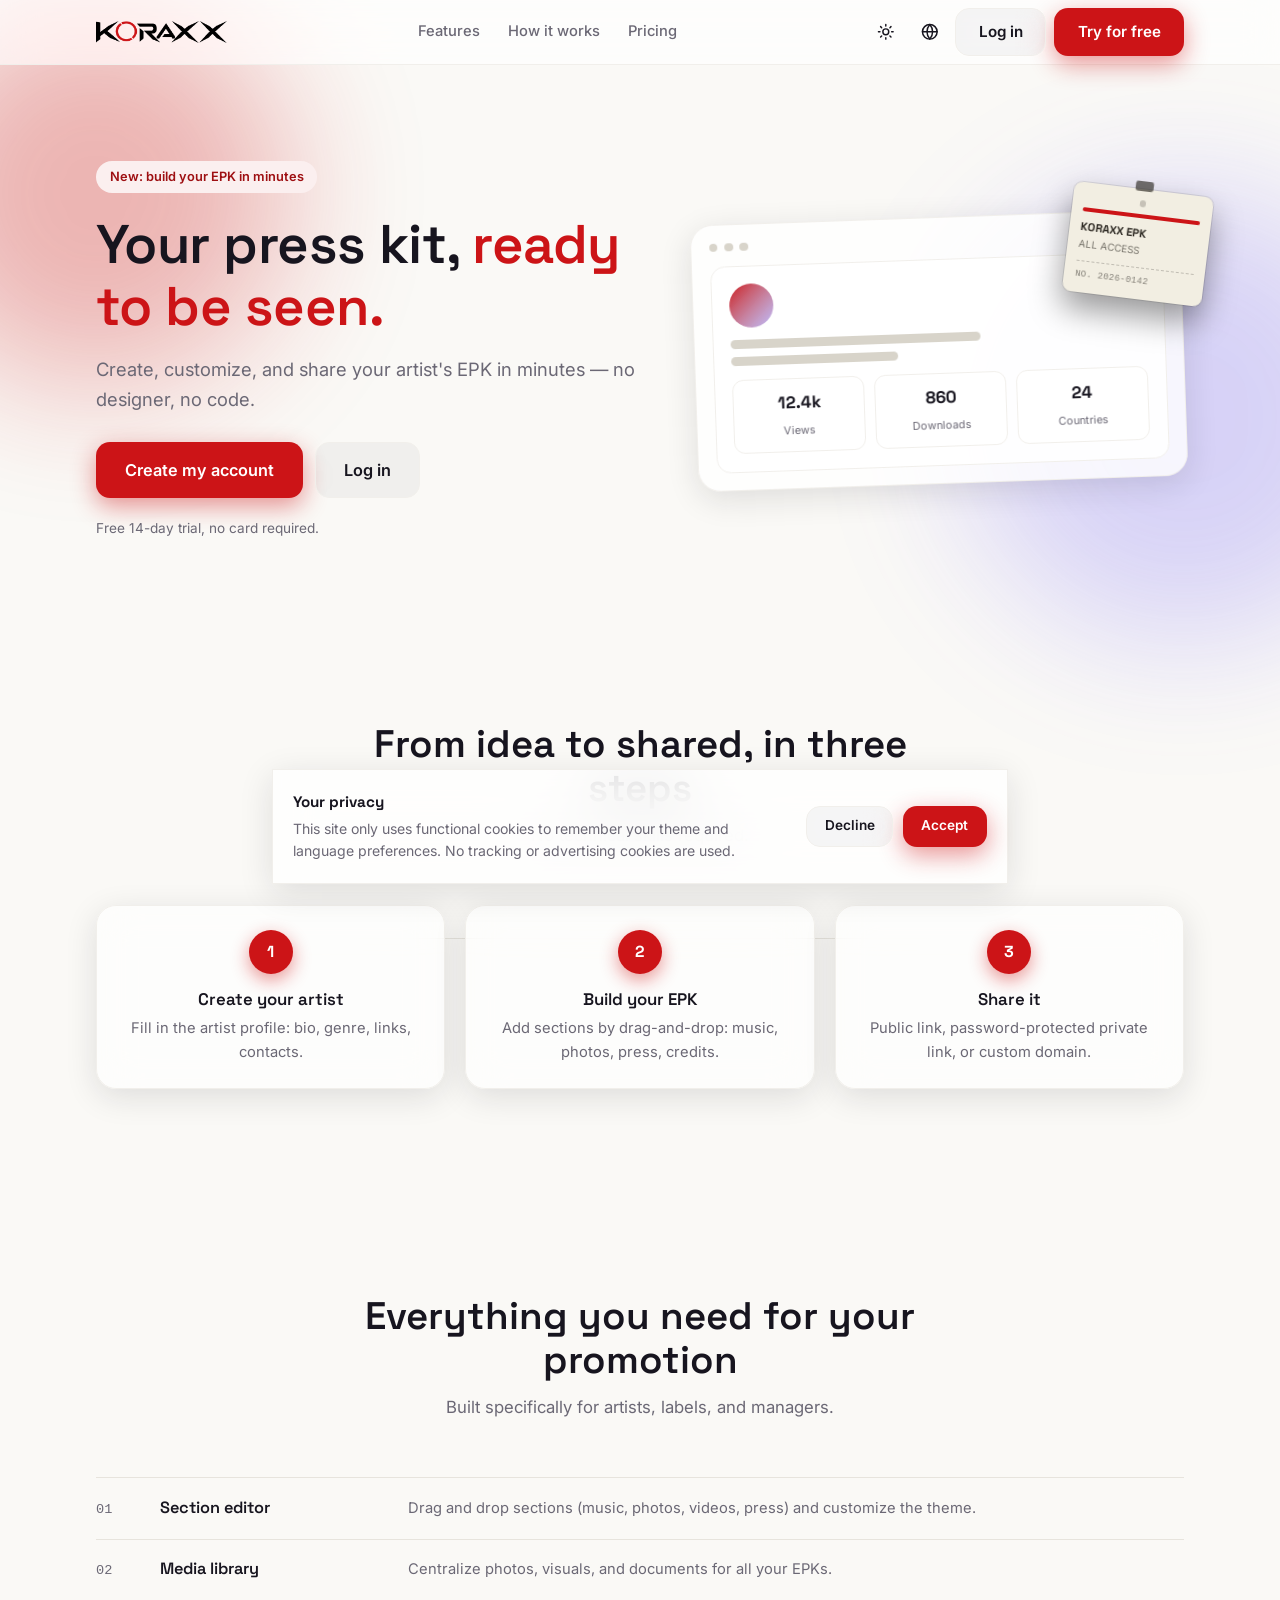
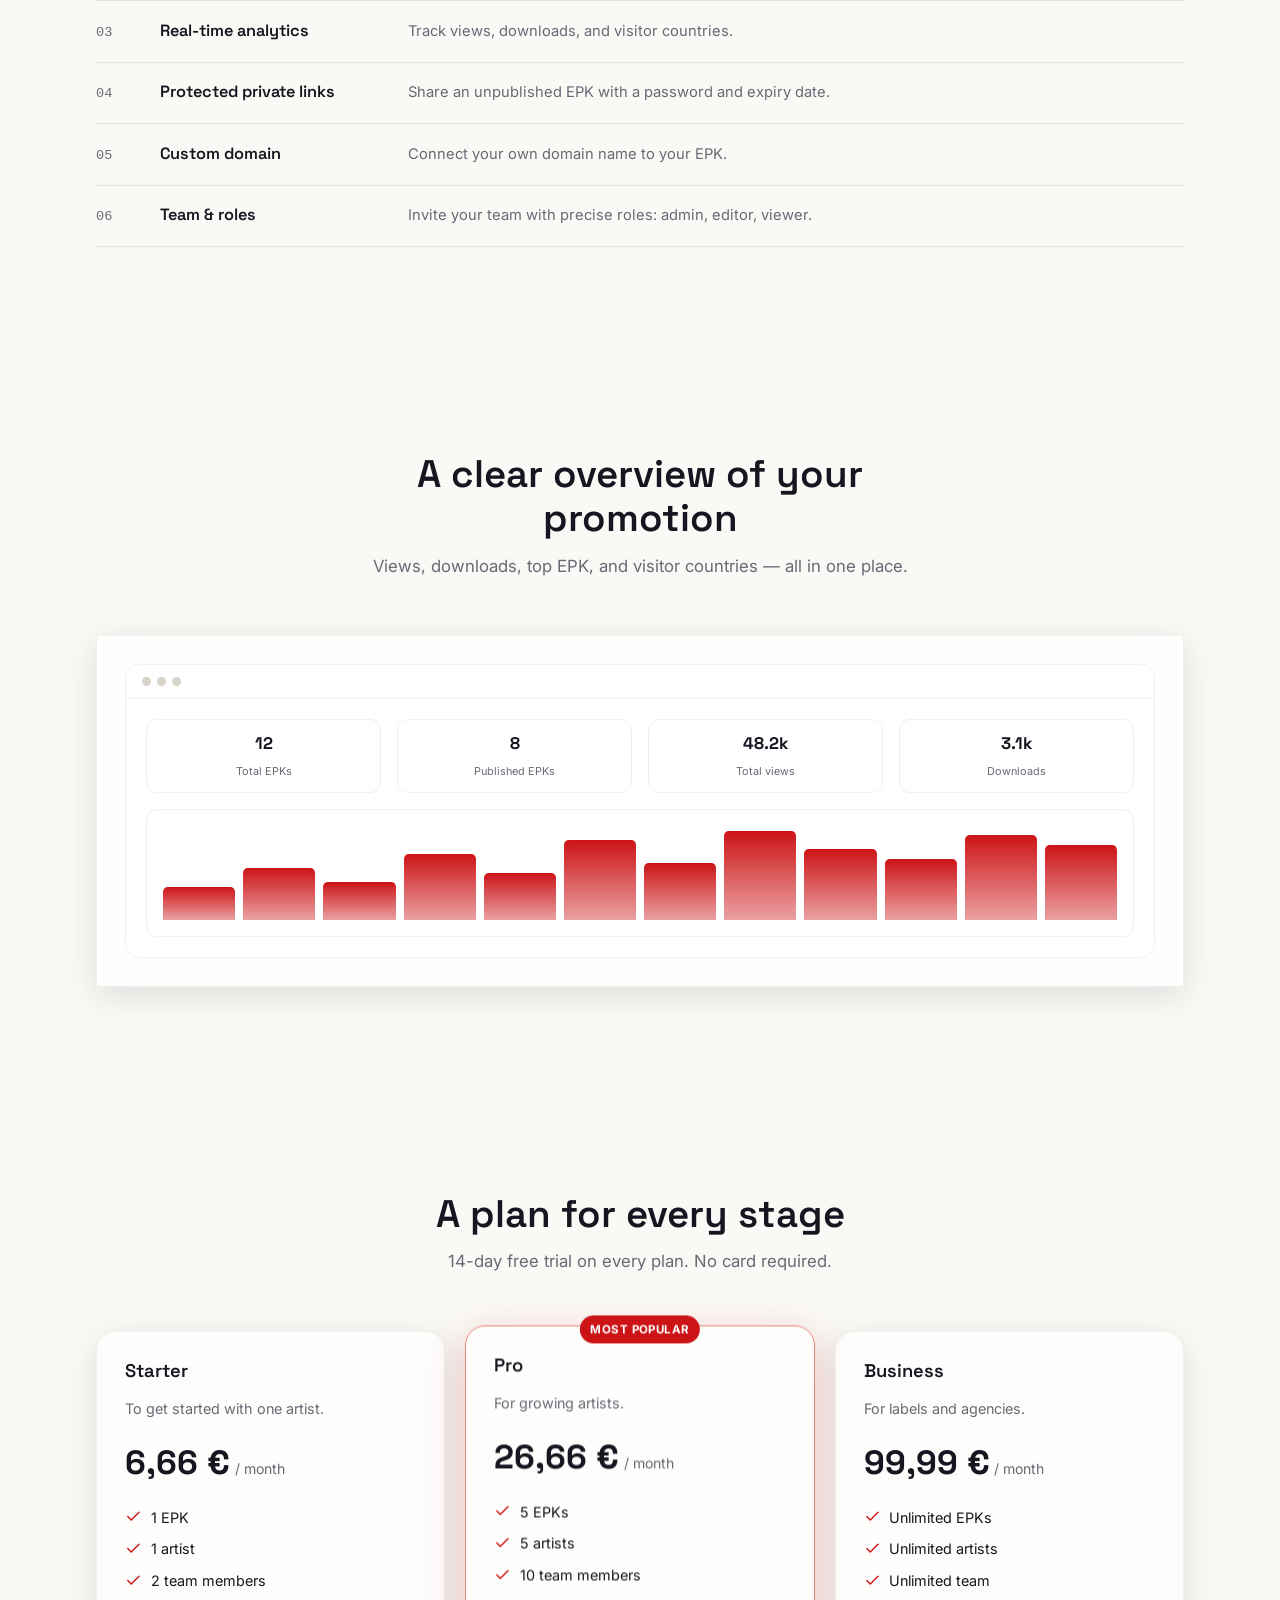
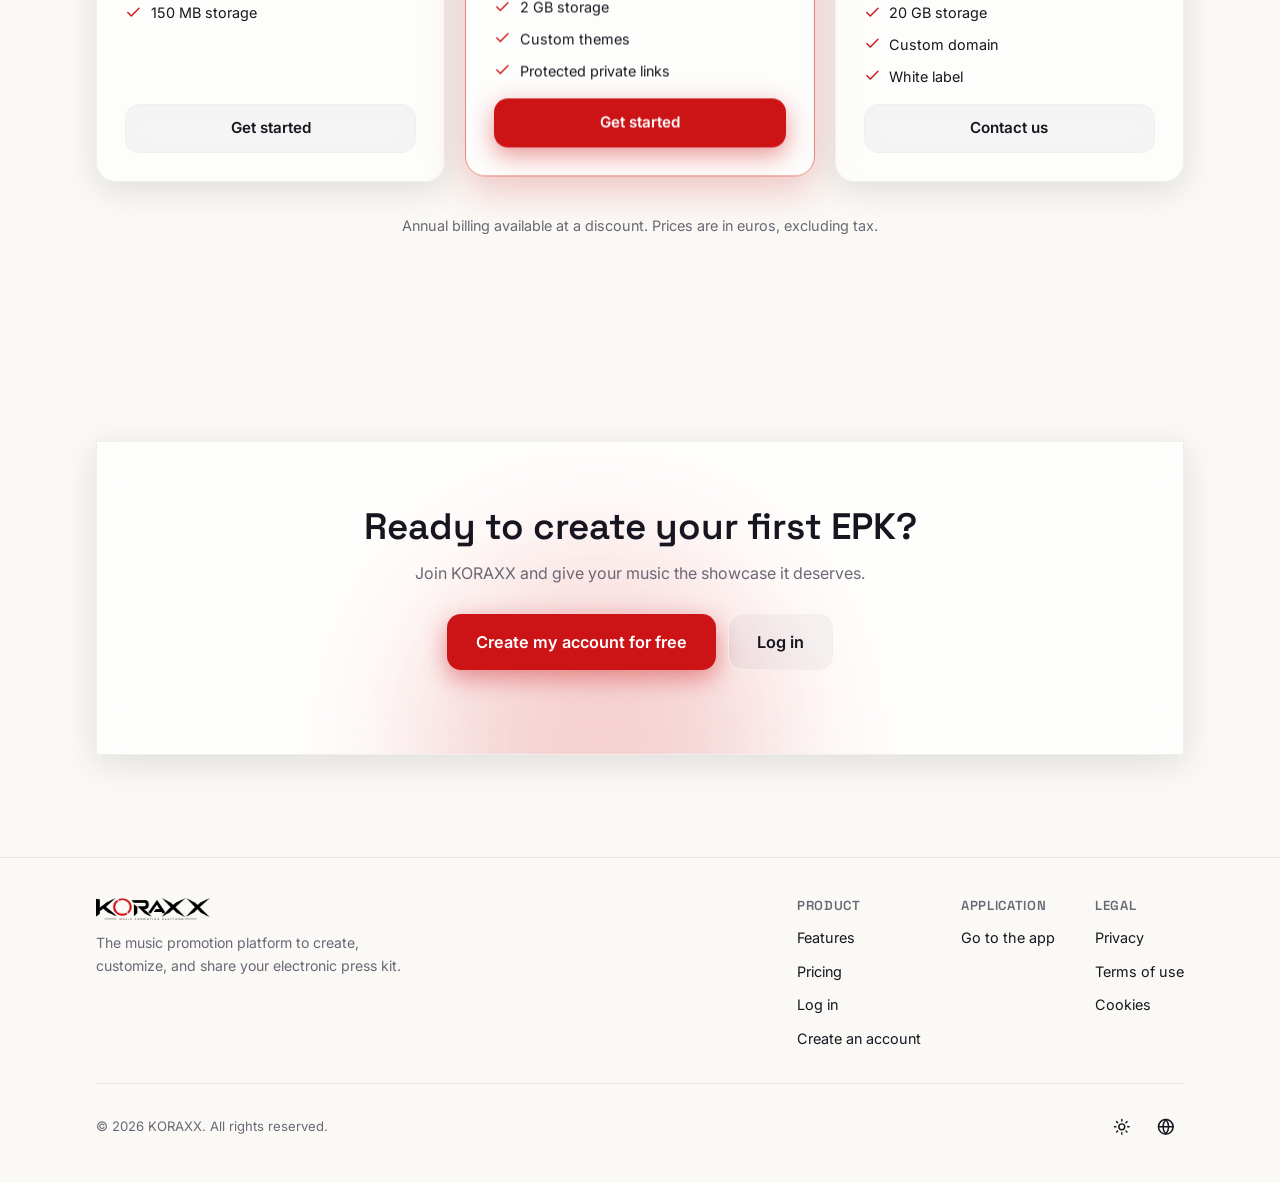
==== commit be5b2021: "fix: header logo sitting higher than the nav links The header used the "lockup" image (wordmark + ba" ====
--- a/index.html
+++ b/index.html
@@ -28,8 +28,8 @@
   <header class="site-header" data-site-header>
     <div class="container">
       <a href="/" class="brand" aria-label="KORAXX">
-        <img class="lockup-light" src="assets/brand/lockup-light.png" alt="KORAXX" />
-        <img class="lockup-dark" src="assets/brand/lockup-dark.png" alt="KORAXX" />
+        <img class="lockup-light" src="assets/brand/wordmark-light.png" alt="KORAXX" />
+        <img class="lockup-dark" src="assets/brand/wordmark-dark.png" alt="KORAXX" />
       </a>
 
       <nav class="nav-links" aria-label="Navigation principale">
@@ -65,8 +65,8 @@
     <div class="mobile-menu-panel">
       <div class="mobile-menu-top">
         <a href="/" class="brand" aria-label="KORAXX">
-          <img class="lockup-light" src="assets/brand/lockup-light.png" alt="KORAXX" />
-          <img class="lockup-dark" src="assets/brand/lockup-dark.png" alt="KORAXX" />
+          <img class="lockup-light" src="assets/brand/wordmark-light.png" alt="KORAXX" />
+          <img class="lockup-dark" src="assets/brand/wordmark-dark.png" alt="KORAXX" />
         </a>
         <button type="button" class="icon-btn" data-mobile-menu-close data-i18n-attr="aria-label:nav.closeMenu">
           <svg viewBox="0 0 24 24" fill="none" stroke="currentColor" stroke-width="2" stroke-linecap="round" stroke-linejoin="round" aria-hidden="true"><path d="M18 6 6 18M6 6l12 12"></path></svg>
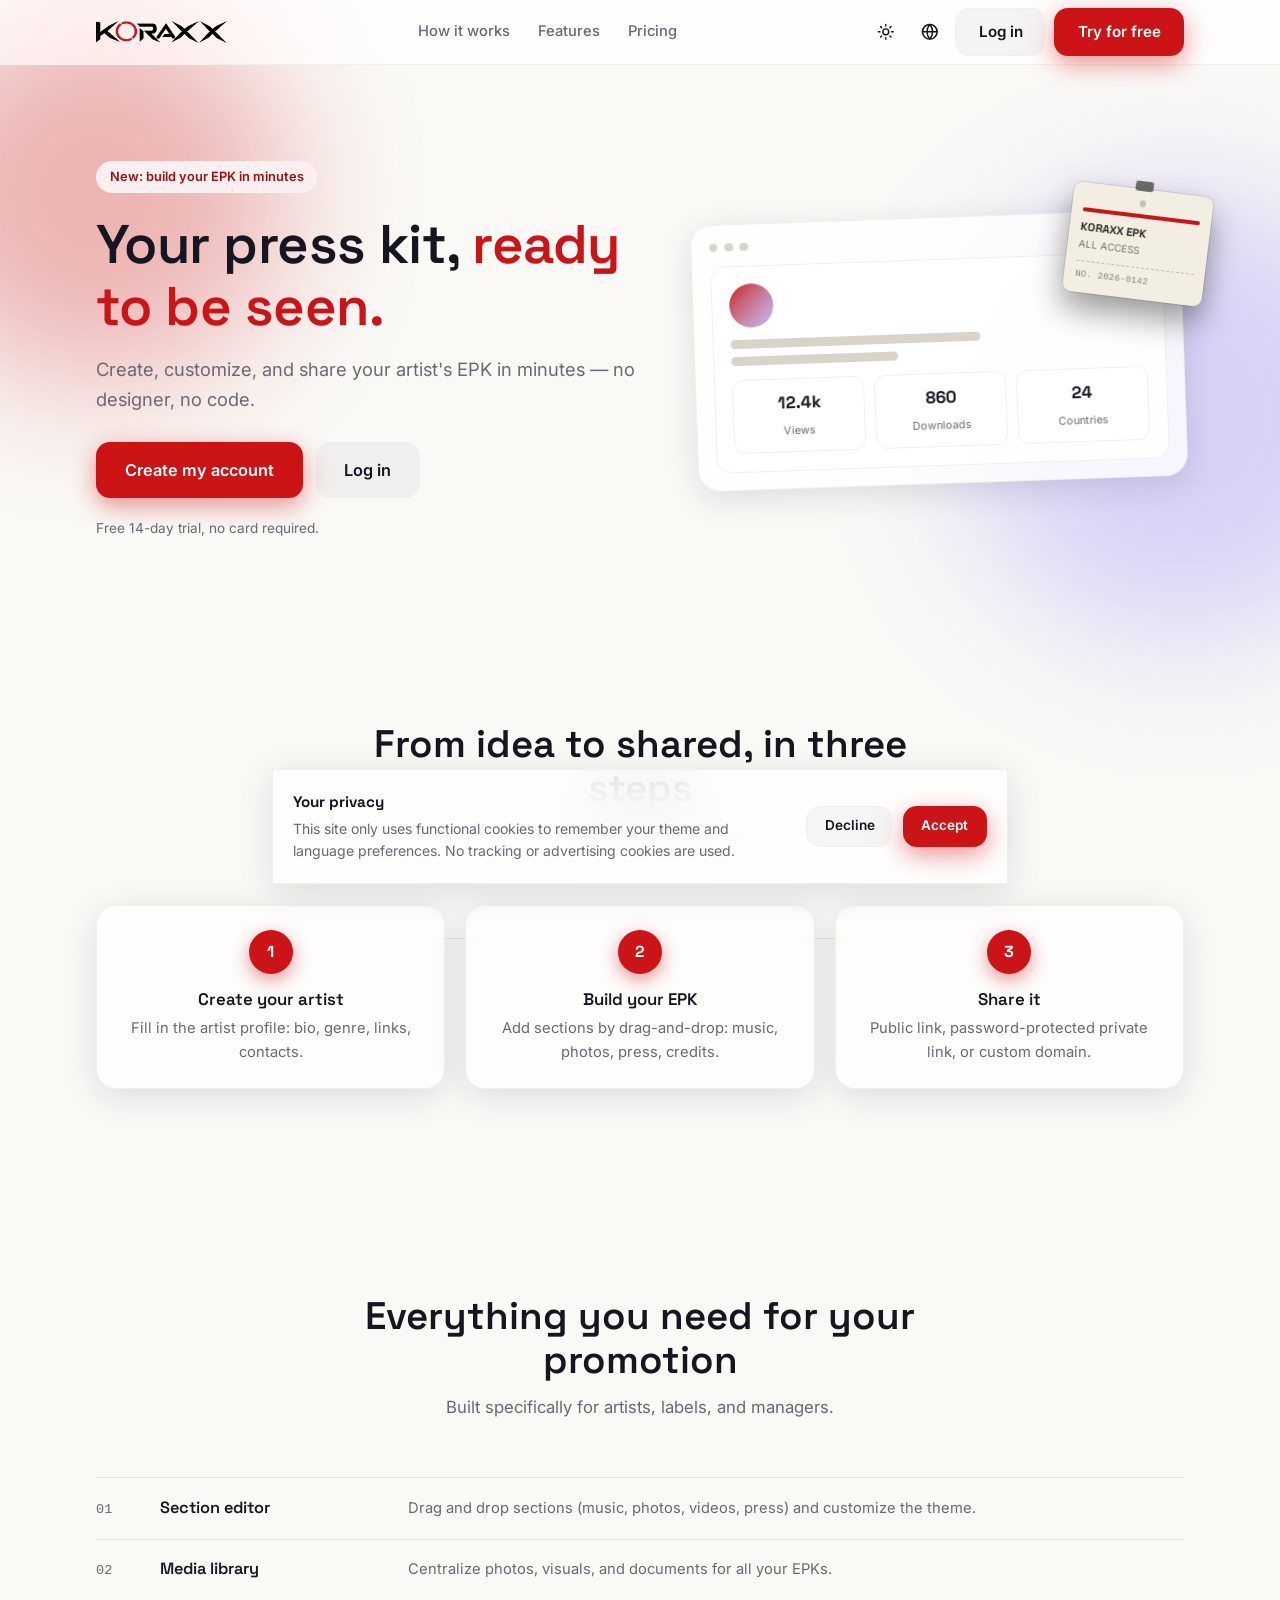
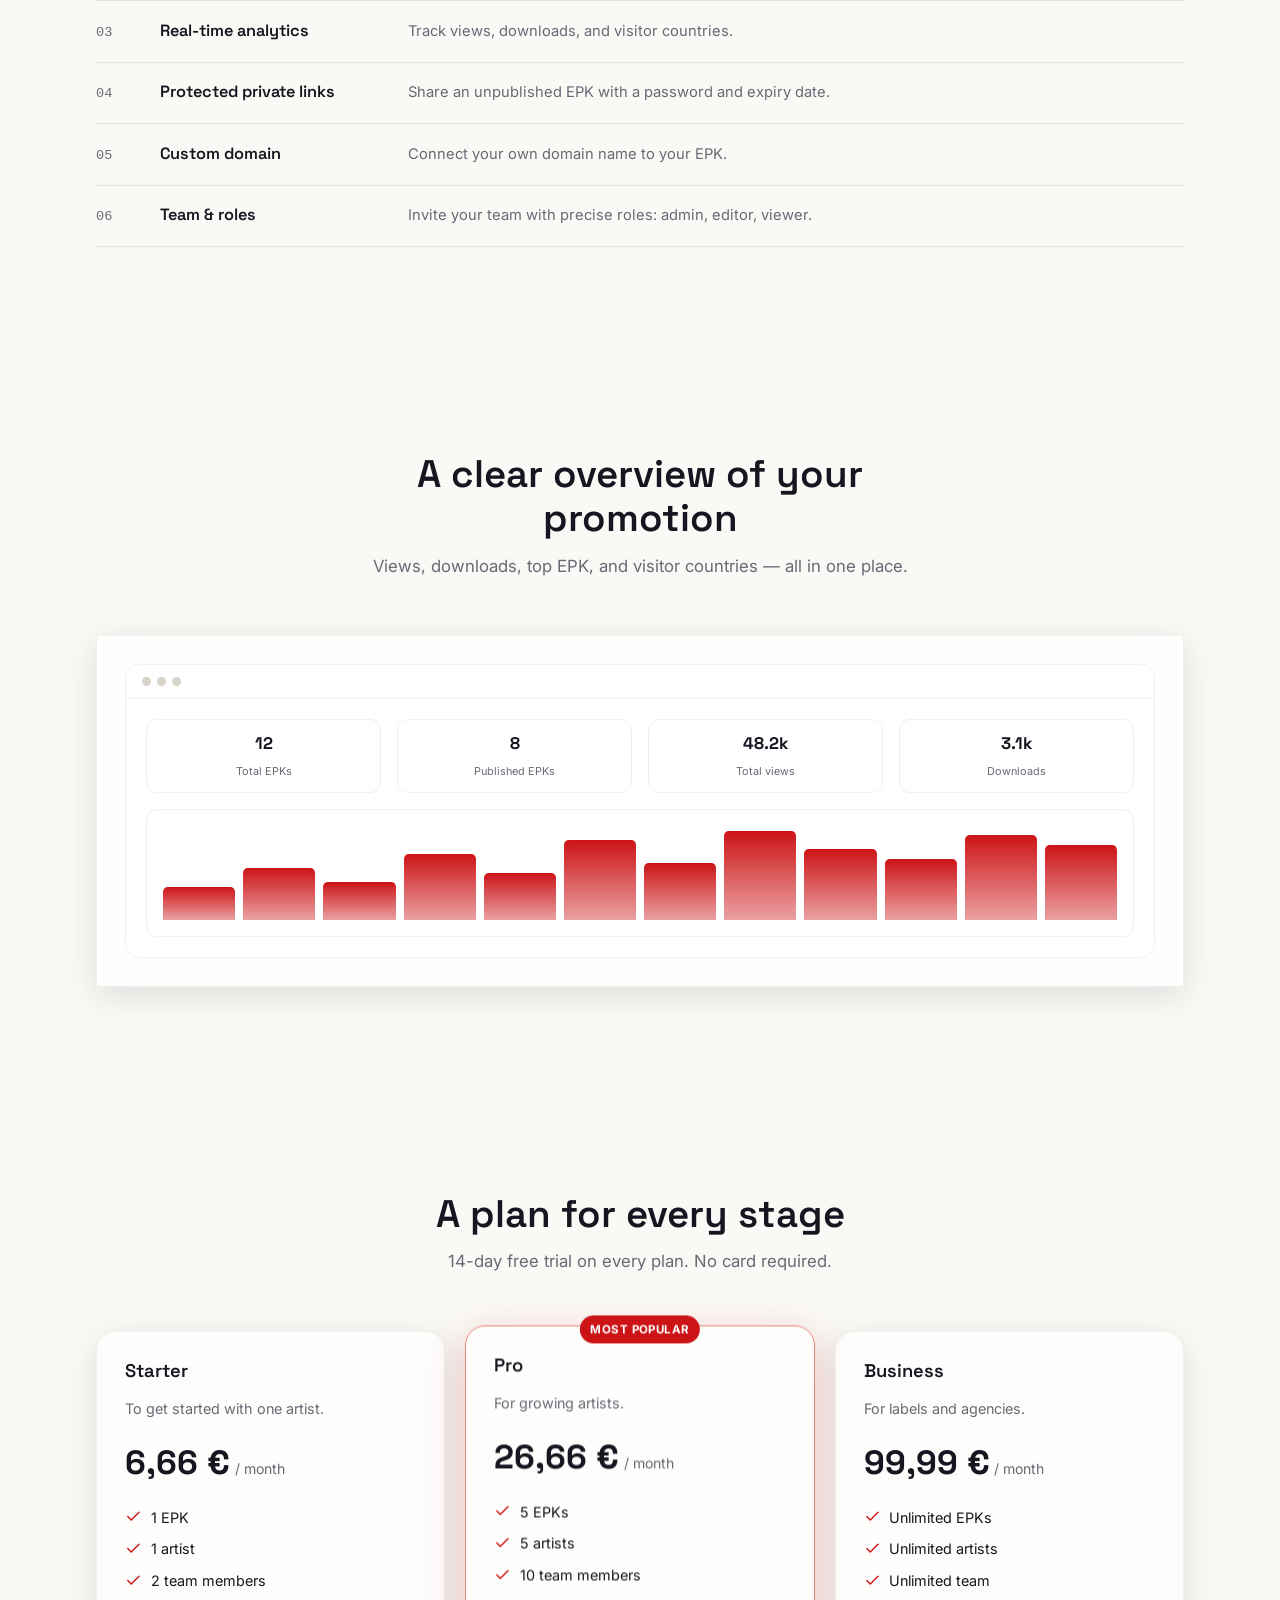
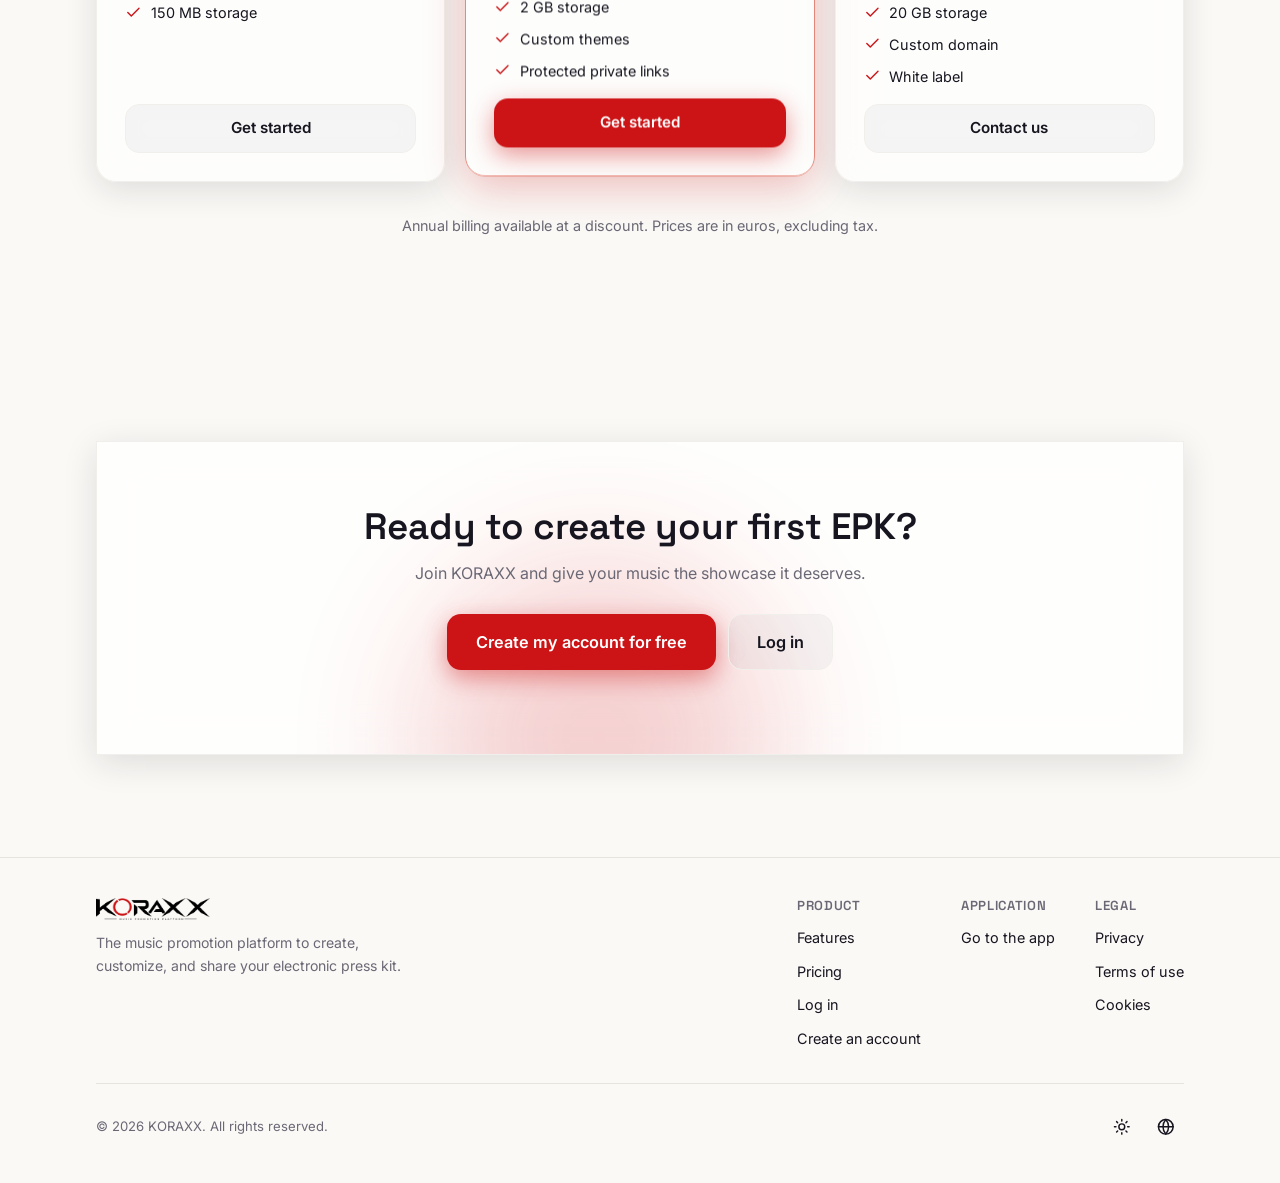
==== commit 97d16910: "fix: nav menu order to match the actual page section order Was Features -> How it works -> Pricing; " ====
--- a/index.html
+++ b/index.html
@@ -33,8 +33,8 @@
       </a>
 
       <nav class="nav-links" aria-label="Navigation principale">
+        <a href="#how-it-works" data-i18n="nav.howItWorks">Comment ça marche</a>
         <a href="#features" data-i18n="nav.features">Fonctionnalités</a>
-        <a href="#how-it-works" data-i18n="nav.howItWorks">Comment ça marche</a>
         <a href="#pricing" data-i18n="nav.pricing">Tarifs</a>
       </nav>
 
@@ -73,8 +73,8 @@
         </button>
       </div>
       <nav aria-label="Navigation mobile">
+        <a href="#how-it-works" data-i18n="nav.howItWorks">Comment ça marche</a>
         <a href="#features" data-i18n="nav.features">Fonctionnalités</a>
-        <a href="#how-it-works" data-i18n="nav.howItWorks">Comment ça marche</a>
         <a href="#pricing" data-i18n="nav.pricing">Tarifs</a>
       </nav>
       <div class="mobile-menu-footer">
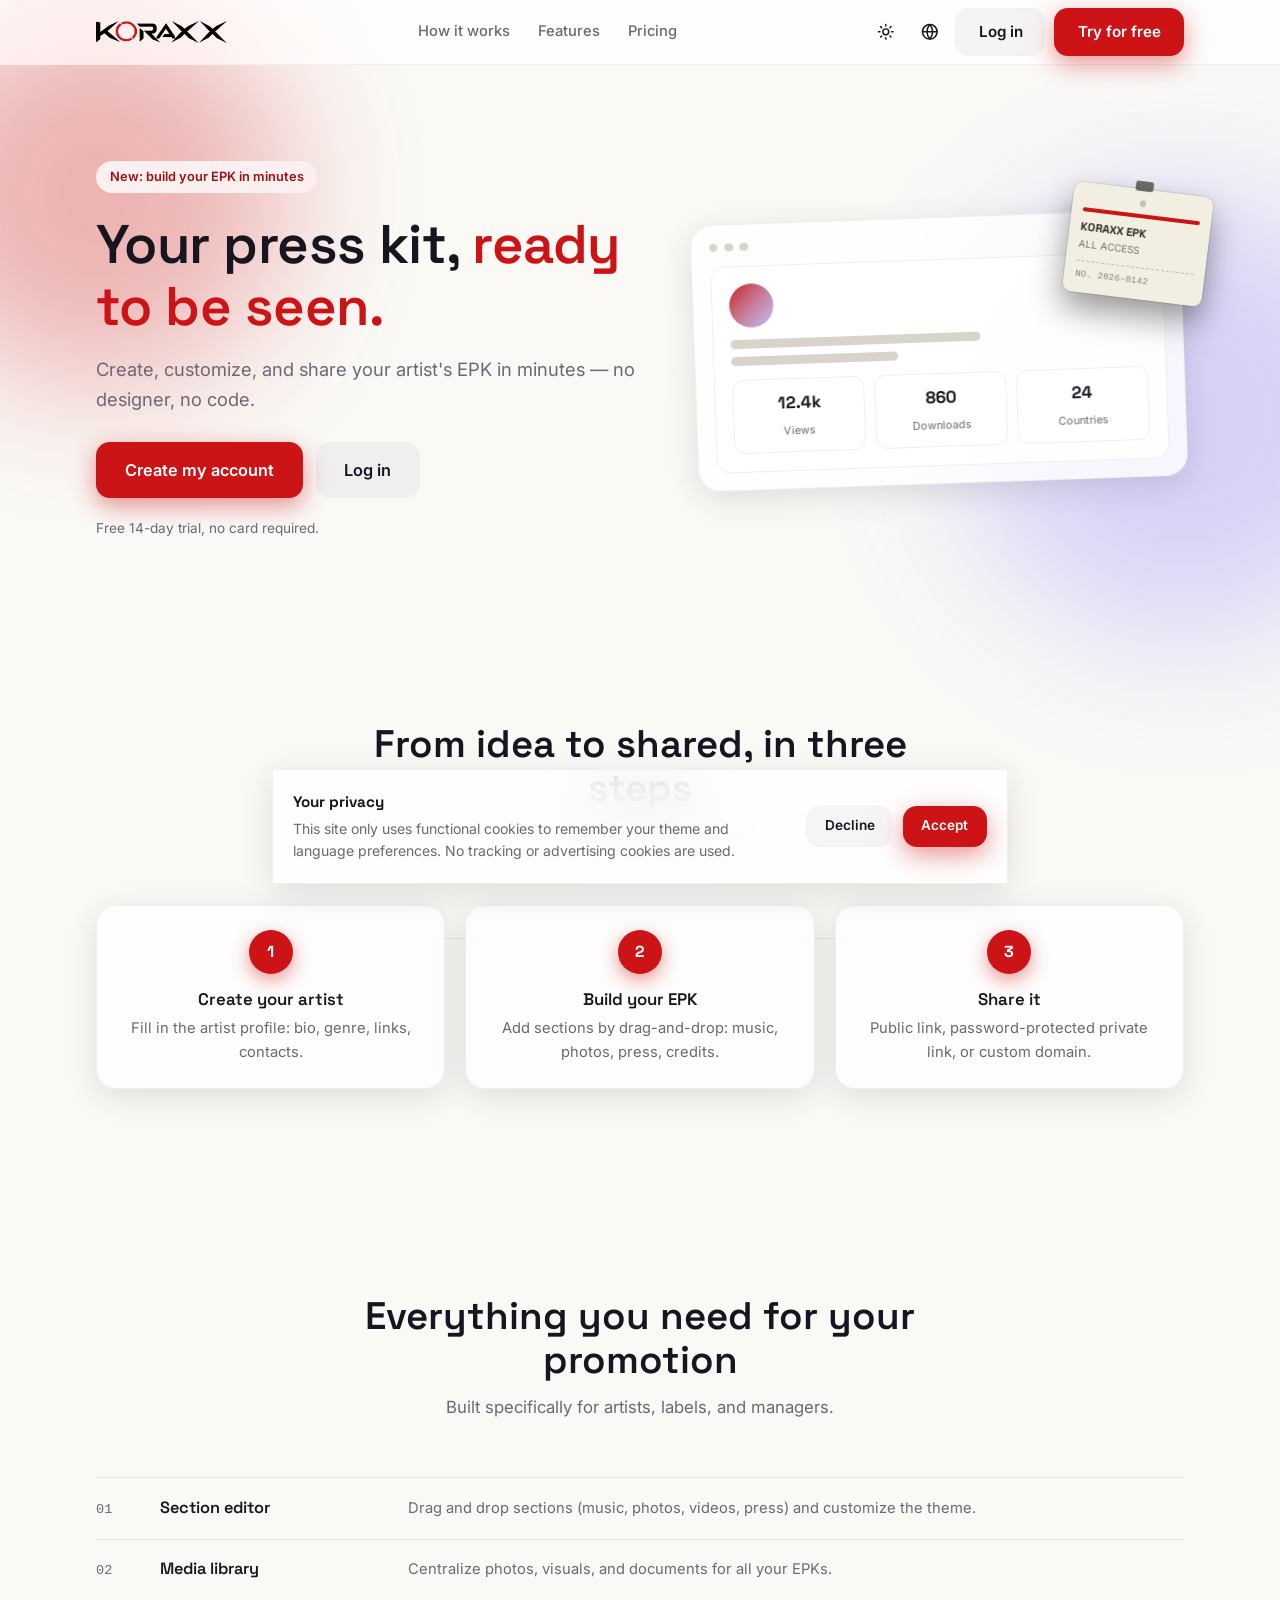
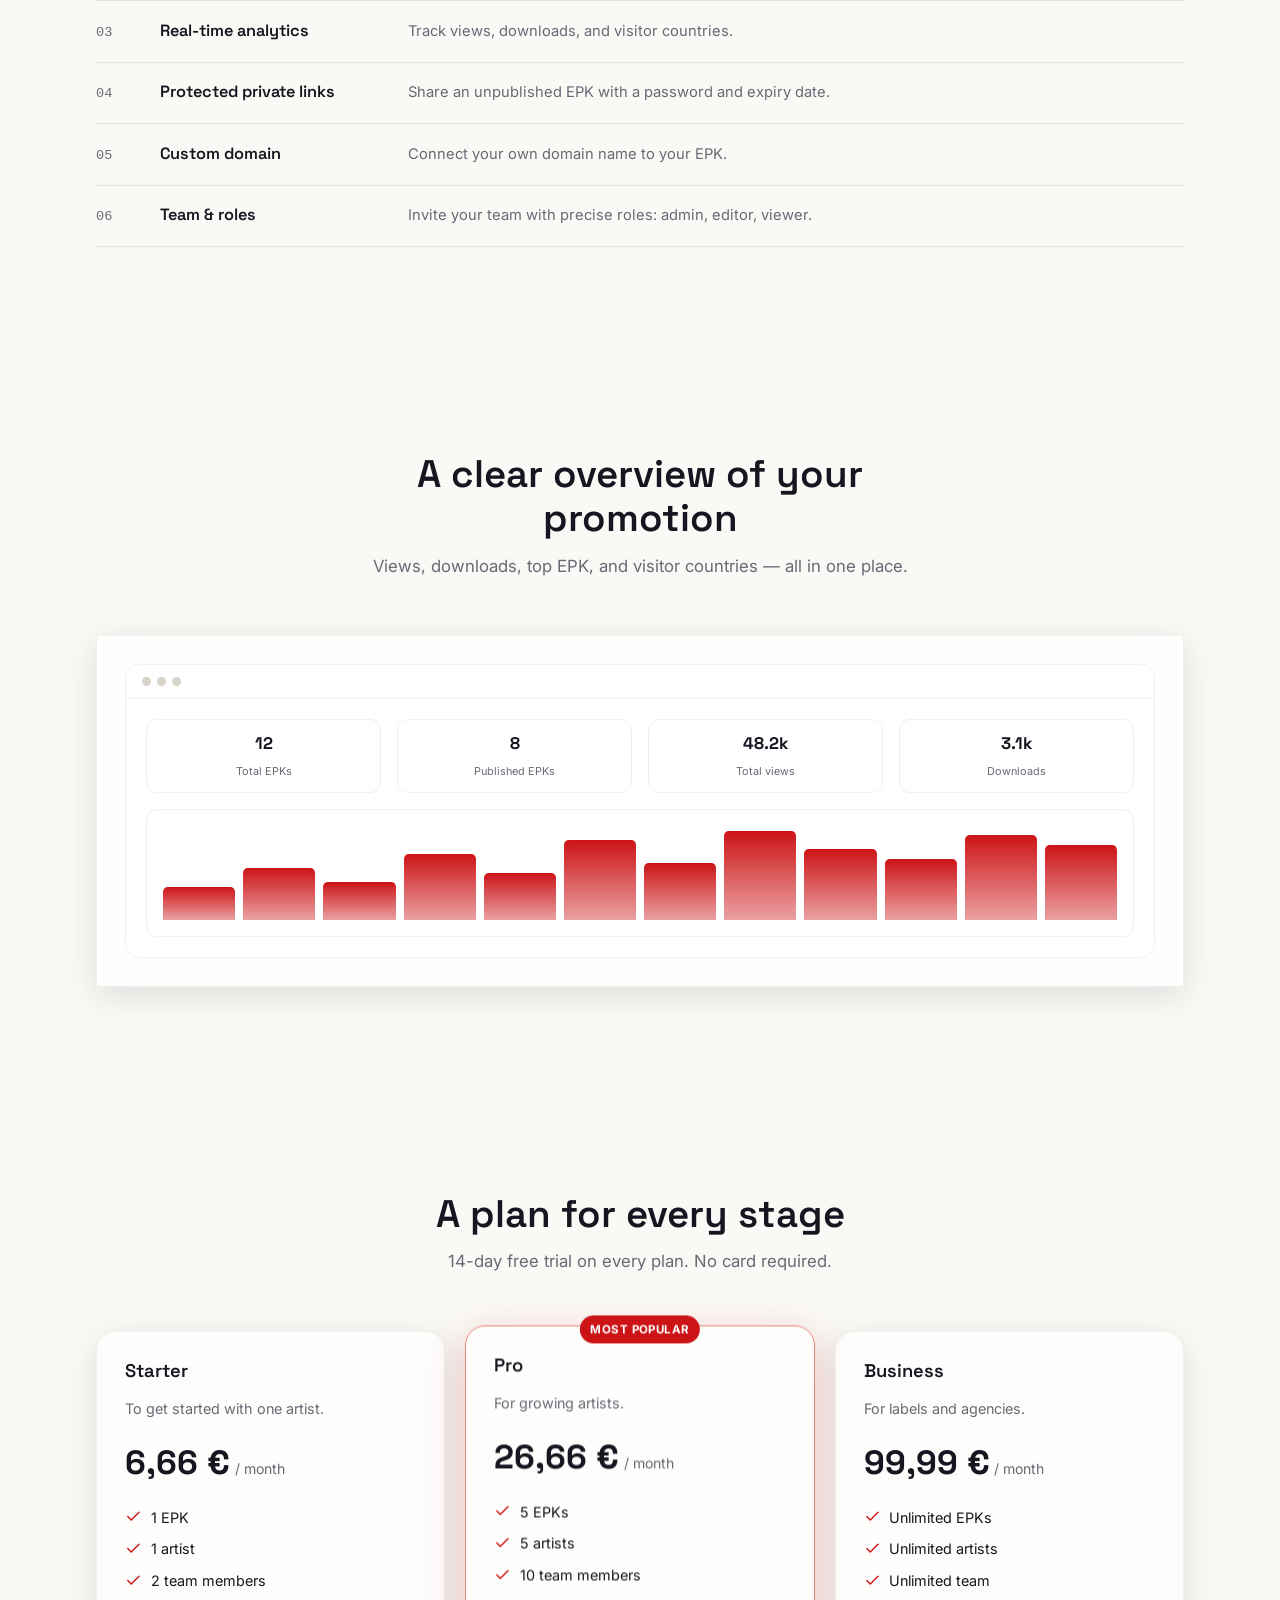
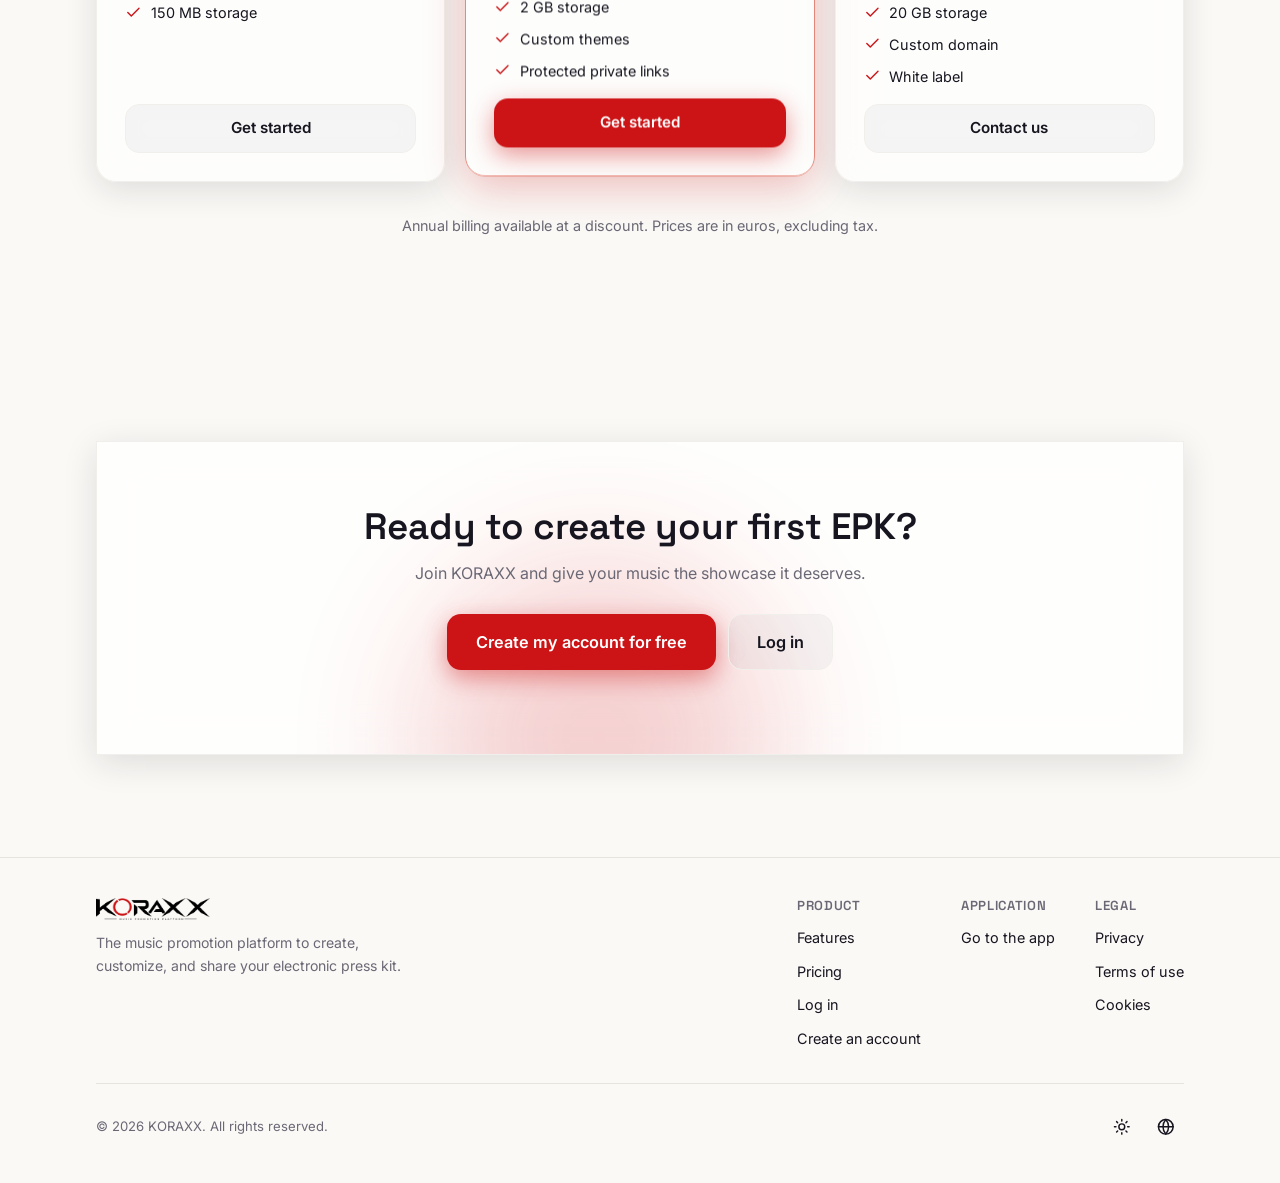
==== commit 734d33f0: "add: Privacy, Terms of Use, and Cookies pages Real content grounded in what KORAXX actually does and" ====
--- a/index.html
+++ b/index.html
@@ -329,9 +329,9 @@
           <div class="footer-col">
             <h4 data-i18n="footer.legal">Légal</h4>
             <ul>
-              <li><a href="#" data-i18n="footer.linkPrivacy">Confidentialité</a></li>
-              <li><a href="#" data-i18n="footer.linkTerms">Conditions d'utilisation</a></li>
-              <li><a href="#" data-i18n="footer.linkCookies">Cookies</a></li>
+              <li><a href="privacy.html" data-i18n="footer.linkPrivacy">Confidentialité</a></li>
+              <li><a href="terms.html" data-i18n="footer.linkTerms">Conditions d'utilisation</a></li>
+              <li><a href="cookies.html" data-i18n="footer.linkCookies">Cookies</a></li>
             </ul>
           </div>
         </div>
--- a/assets/css/styles.css
+++ b/assets/css/styles.css
@@ -1238,6 +1238,12 @@
   z-index: 70;
   display: none;
   padding-inline: 1rem;
+  /* This box spans the full viewport width so the card can be centered,
+     but only the card itself should be clickable -- otherwise its empty
+     flex space sits on top of (and blocks clicks to) whatever else is
+     fixed-positioned in that same screen region, like the scroll-to-top
+     button. */
+  pointer-events: none;
 }
 
 .cookie-banner.is-visible {
@@ -1253,6 +1259,7 @@
   flex-wrap: wrap;
   align-items: center;
   gap: 1rem;
+  pointer-events: auto;
 }
 
 .cookie-banner-text {
@@ -1279,6 +1286,91 @@
 .cookie-banner-actions .btn {
   padding: 0.55rem 1.1rem;
   font-size: 0.85rem;
+}
+
+/* -------------------------------------------------------------------------
+   Legal pages (privacy / terms / cookies)
+   ------------------------------------------------------------------------- */
+
+.legal-page {
+  padding-block: clamp(2.5rem, 6vw, 4rem);
+}
+
+.legal-page .container {
+  max-width: 42rem;
+}
+
+.legal-back {
+  display: inline-flex;
+  align-items: center;
+  gap: 0.35rem;
+  font-size: 0.88rem;
+  color: var(--muted-foreground);
+  text-decoration: none;
+  margin-block-end: 1.75rem;
+}
+
+.legal-back:hover {
+  color: var(--foreground);
+}
+
+.legal-back svg {
+  width: 1rem;
+  height: 1rem;
+}
+
+.legal-page h1 {
+  font-size: clamp(1.7rem, 4vw, 2.2rem);
+  margin-block-end: 0.5rem;
+}
+
+.legal-updated {
+  color: var(--muted-foreground);
+  font-size: 0.88rem;
+  margin-block-end: 2.5rem;
+}
+
+.legal-content h2 {
+  font-family: var(--font-heading);
+  font-size: 1.15rem;
+  margin-block: 2.25rem 0.75rem;
+}
+
+.legal-content h2:first-of-type {
+  margin-block-start: 0;
+}
+
+.legal-content p {
+  margin-block-end: 1rem;
+  color: var(--foreground);
+}
+
+.legal-content ul {
+  list-style: disc;
+  padding-inline-start: 1.25rem;
+  margin-block-end: 1rem;
+}
+
+.legal-content li {
+  margin-block-end: 0.5rem;
+}
+
+.legal-content a {
+  color: var(--primary);
+  text-decoration: underline;
+  text-underline-offset: 0.15em;
+}
+
+.legal-content strong {
+  font-weight: 600;
+}
+
+.legal-placeholder {
+  background: var(--accent);
+  color: var(--accent-foreground);
+  padding: 0.05rem 0.35rem;
+  border-radius: 0.3rem;
+  font-size: 0.92em;
 }
 
 /* -------------------------------------------------------------------------
